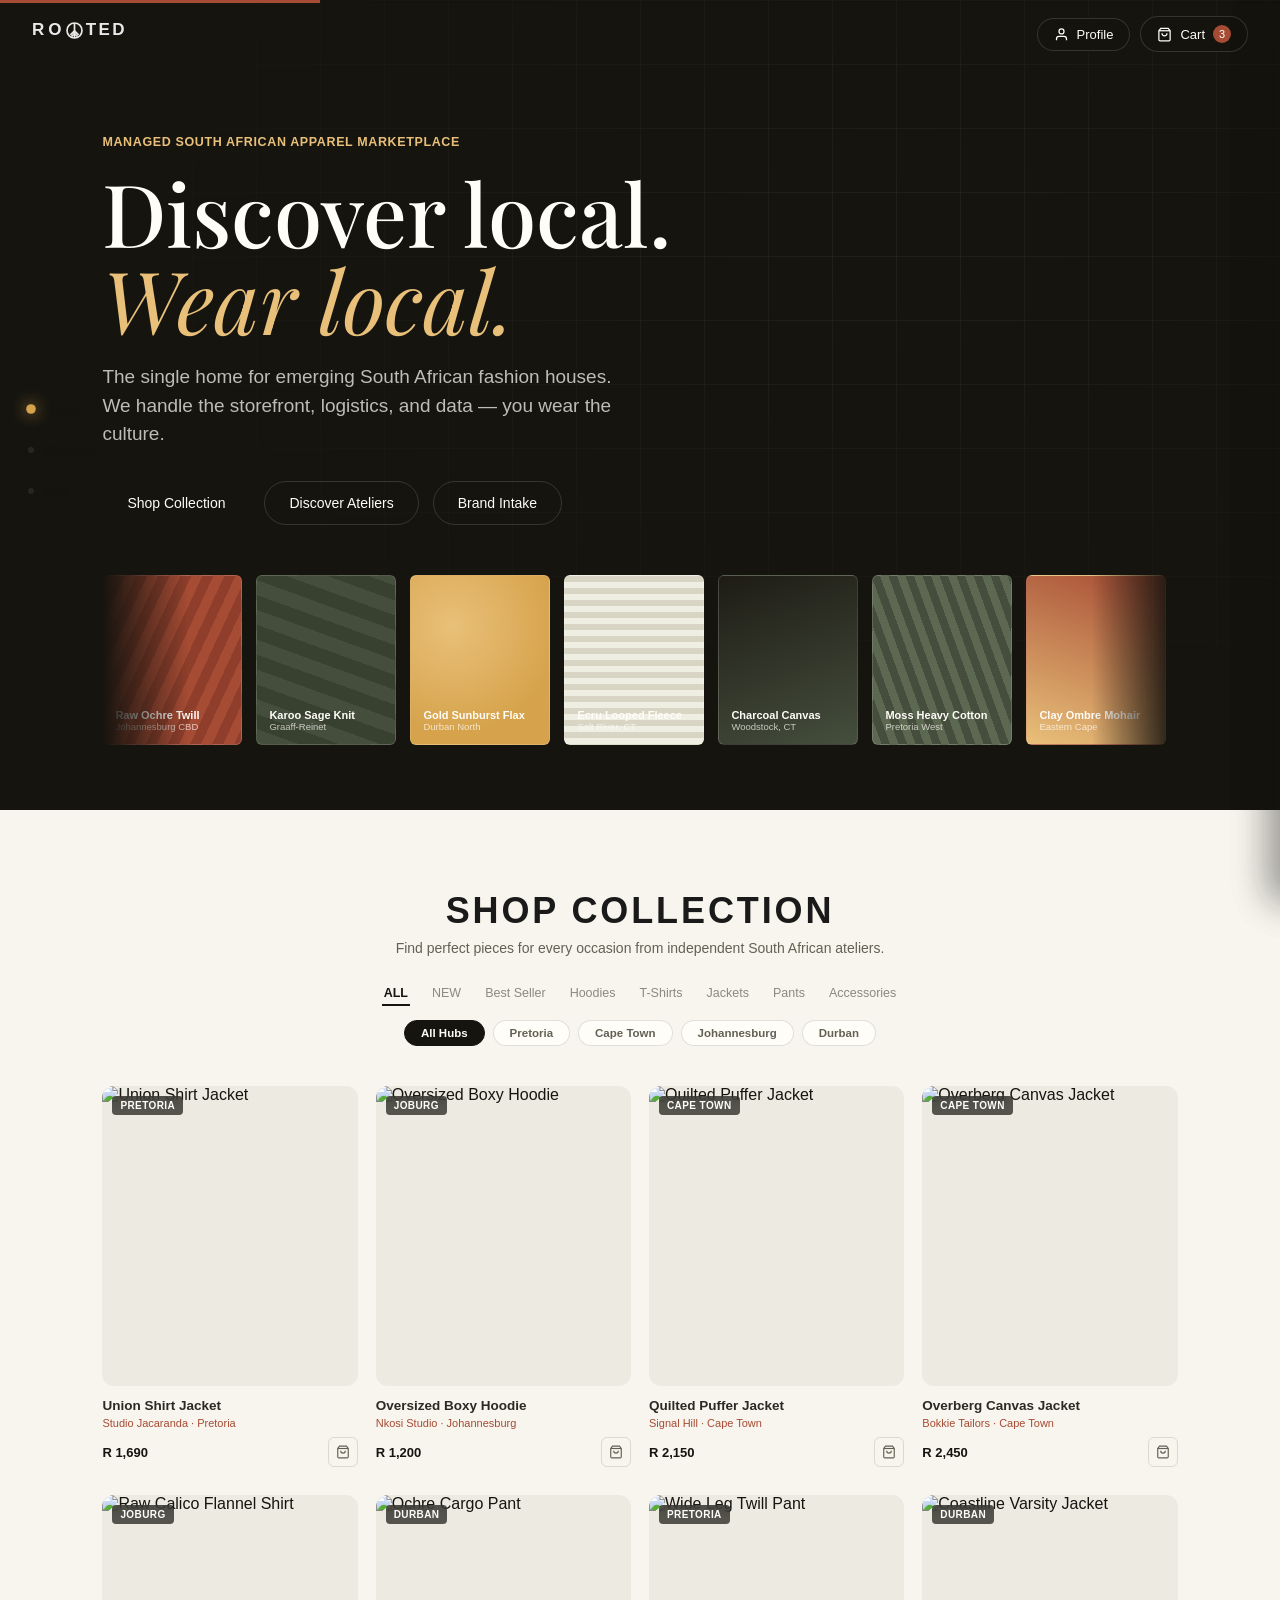
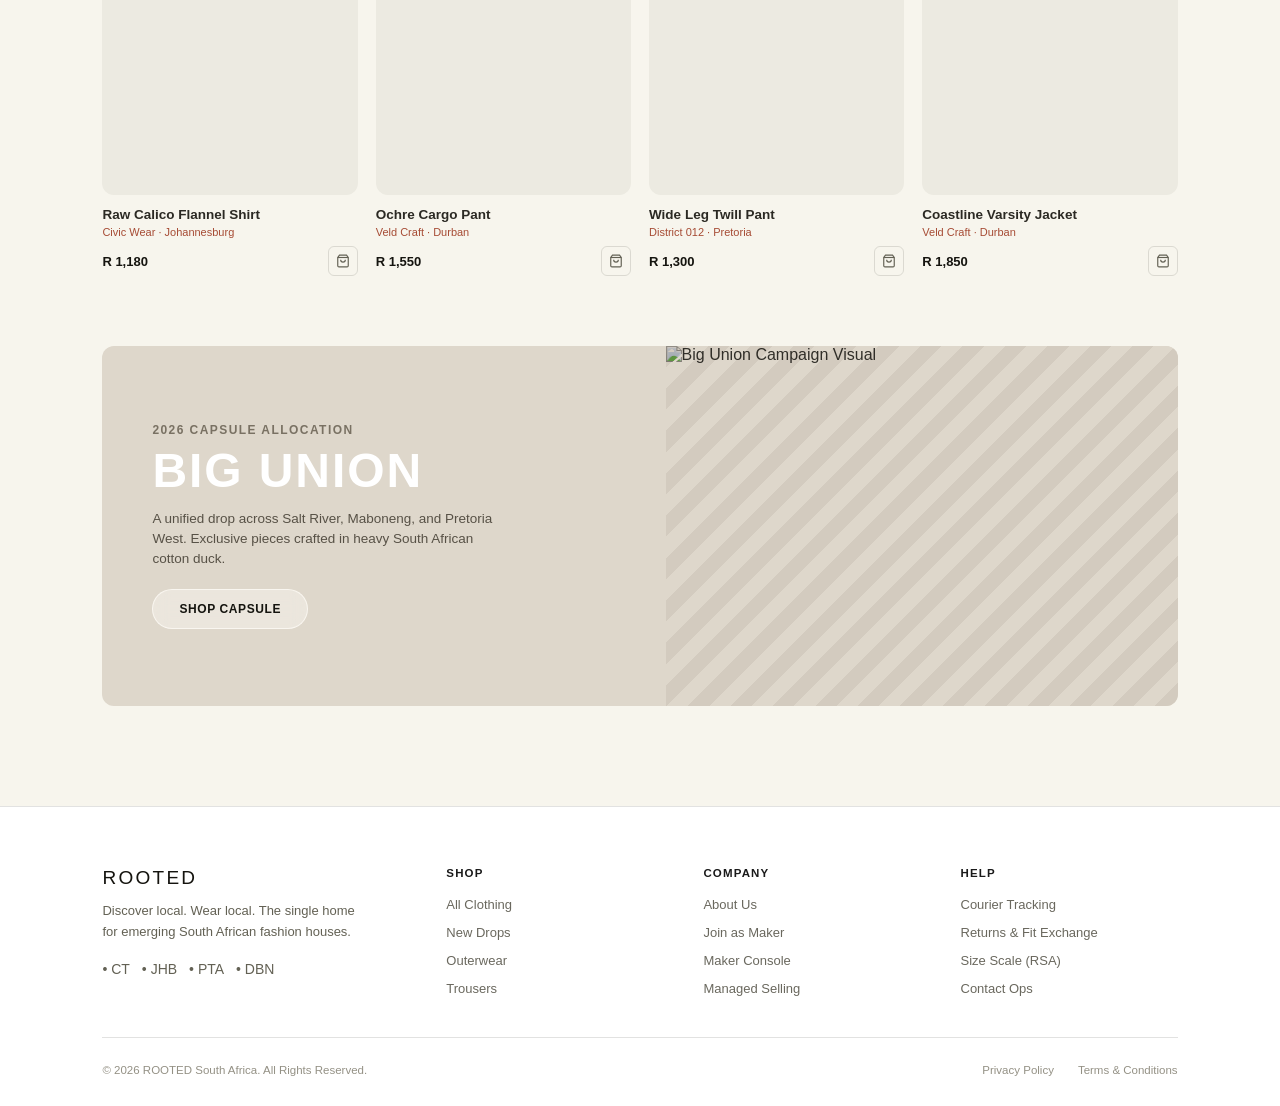
==== index.html @ 27d7abab "initial commit" ====
<!DOCTYPE html>
<html lang="en">
<head>
  <meta charset="UTF-8">
  <meta name="viewport" content="width=device-width, initial-scale=1.0">
  <title>ROOTED — Discover Local. Wear Local.</title>
  <link rel="stylesheet" href="style.css">
</head>
<body>

  <div class="topbar"><div class="topbar-fill"></div></div>

  <!-- ROOTED Typographic Wordmark -->
  <a href="index.html" class="brandmark" aria-label="ROOTED">
    R<span>O</span><span class="rooted-o"><svg viewBox="0 0 100 100" fill="none" stroke="currentColor" stroke-width="10"><circle cx="50" cy="50" r="44"/><line x1="50" y1="6" x2="50" y2="94"/><path d="M50 52 L26 76 M50 68 L32 86 M50 52 L74 76 M50 68 L68 86"/></svg></span>TED
  </a>

  <!-- Top-Right Actions: Profile & Cart -->
  <div class="top-actions">
    <button class="icon-btn" onclick="openDrawer('profileDrawer')">
      <svg width="15" height="15" viewBox="0 0 24 24" fill="none" stroke="currentColor" stroke-width="2"><path d="M20 21v-2a4 4 0 0 0-4-4H8a4 4 0 0 0-4 4v2"/><circle cx="12" cy="7" r="4"/></svg>
      <span class="label">Profile</span>
    </button>
    <button class="icon-btn" onclick="openDrawer('cartDrawer')">
      <svg width="15" height="15" viewBox="0 0 24 24" fill="none" stroke="currentColor" stroke-width="2"><path d="M6 2L3 6v14a2 2 0 0 0 2 2h14a2 2 0 0 0 2-2V6l-3-4z"/><line x1="3" y1="6" x2="21" y2="6"/><path d="M16 10a4 4 0 0 1-8 0"/></svg>
      <span class="label">Cart</span>
      <span class="badge" id="cartCount">3</span>
    </button>
  </div>

  <!-- Navigation Dock: Home, Discover, Cart -->
  <nav class="navrail">
    <div class="navrail-inner">
      <a href="index.html" class="navlink active"><span class="dot"></span> <span>Home</span></a>
      <a href="dashboard.html" class="navlink"><span class="dot"></span> <span>Discover</span></a>
      <a href="cart.html" class="navlink"><span class="dot"></span> <span>Cart</span></a>
    </div>
  </nav>

  <!-- Hero Section -->
  <header id="hero" class="hero">
    <div class="hero-grid"></div>
    <div class="hero-content">
      <div class="hero-tag">MANAGED SOUTH AFRICAN APPAREL MARKETPLACE</div>
      <h1>Discover local.<br><em>Wear local.</em></h1>
      <p class="sub">The single home for emerging South African fashion houses. We handle the storefront, logistics, and data — you wear the culture.</p>
      <div class="hero-actions">
        <a href="#shop" class="btn">Shop Collection</a>
        <a href="dashboard.html" class="btn ghost">Discover Ateliers</a>
        <a href="for-brands.html" class="btn ghost">Brand Intake</a>
      </div>
    </div>

    <!-- Fabric Swatch Strip -->
    <div class="hero-strip">
      <div class="hero-strip-track">
        <div class="swatch sw1"><span>Raw Ochre Twill</span><small>Johannesburg CBD</small></div>
        <div class="swatch sw2"><span>Karoo Sage Knit</span><small>Graaff-Reinet</small></div>
        <div class="swatch sw3"><span>Gold Sunburst Flax</span><small>Durban North</small></div>
        <div class="swatch sw4"><span>Ecru Looped Fleece</span><small>Salt River, CT</small></div>
        <div class="swatch sw5"><span>Charcoal Canvas</span><small>Woodstock, CT</small></div>
        <div class="swatch sw6"><span>Moss Heavy Cotton</span><small>Pretoria West</small></div>
        <div class="swatch sw7"><span>Clay Ombre Mohair</span><small>Eastern Cape</small></div>
        <div class="swatch sw8"><span>Fine Bone Rib</span><small>Maboneng, JHB</small></div>
        <div class="swatch sw1"><span>Raw Ochre Twill</span><small>Johannesburg CBD</small></div>
        <div class="swatch sw2"><span>Karoo Sage Knit</span><small>Graaff-Reinet</small></div>
        <div class="swatch sw3"><span>Gold Sunburst Flax</span><small>Durban North</small></div>
        <div class="swatch sw4"><span>Ecru Looped Fleece</span><small>Salt River, CT</small></div>
        <div class="swatch sw5"><span>Charcoal Canvas</span><small>Woodstock, CT</small></div>
        <div class="swatch sw6"><span>Moss Heavy Cotton</span><small>Pretoria West</small></div>
        <div class="swatch sw7"><span>Clay Ombre Mohair</span><small>Eastern Cape</small></div>
        <div class="swatch sw8"><span>Fine Bone Rib</span><small>Maboneng, JHB</small></div>
      </div>
    </div>
  </header>

  <!-- SHOP COLLECTION -->
  <section id="shop" class="shop-coll-section">
    <div class="shop-coll-header">
      <h2>SHOP COLLECTION</h2>
      <p>Find perfect pieces for every occasion from independent South African ateliers.</p>
    </div>

    <!-- Category Filter Bar -->
    <div class="coll-filter-bar">
      <button class="coll-tab active" onclick="filterCategory('all', this)">ALL</button>
      <button class="coll-tab" onclick="filterCategory('new', this)">NEW</button>
      <button class="coll-tab" onclick="filterCategory('bestseller', this)">Best Seller</button>
      <button class="coll-tab" onclick="filterCategory('hoodies', this)">Hoodies</button>
      <button class="coll-tab" onclick="filterCategory('tshirts', this)">T-Shirts</button>
      <button class="coll-tab" onclick="filterCategory('jackets', this)">Jackets</button>
      <button class="coll-tab" onclick="filterCategory('pants', this)">Pants</button>
      <button class="coll-tab" onclick="filterCategory('accessories', this)">Accessories</button>
    </div>

    <!-- Hub District Filter -->
    <div class="coll-hub-bar">
      <button class="coll-hub-btn active" onclick="filterHub('all', this)">All Hubs</button>
      <button class="coll-hub-btn" onclick="filterHub('pretoria', this)">Pretoria</button>
      <button class="coll-hub-btn" onclick="filterHub('capetown', this)">Cape Town</button>
      <button class="coll-hub-btn" onclick="filterHub('johannesburg', this)">Johannesburg</button>
      <button class="coll-hub-btn" onclick="filterHub('durban', this)">Durban</button>
    </div>

    <!-- 8 Item Product Grid -->
    <div class="collection-grid" id="collectionGrid">

      <!-- Item 1: Shirt Jacket -->
      <a href="cart.html" class="coll-card" data-cat="jackets" data-hub="pretoria" data-filter="new">
        <div class="coll-card-thumb">
          <span class="badge-tag">Pretoria</span>
          <img src="https://images.unsplash.com/photo-1515886657613-9f3515b0c78f?w=600&auto=format&fit=crop&q=80" alt="Union Shirt Jacket">
        </div>
        <div class="coll-card-meta">
          <div class="prod-title">Union Shirt Jacket</div>
          <span class="prod-hub">Studio Jacaranda &middot; Pretoria</span>
          <div class="coll-card-bottom">
            <span class="prod-price">R 1,690</span>
            <button class="bag-icon-btn" title="Add to Bag" onclick="event.preventDefault(); addToCartDrawer('Union Shirt Jacket', 1690, 'Pretoria');">
              <svg width="14" height="14" viewBox="0 0 24 24" fill="none" stroke="currentColor" stroke-width="2"><path d="M6 2L3 6v14a2 2 0 0 0 2 2h14a2 2 0 0 0 2-2V6l-3-4z"/><line x1="3" y1="6" x2="21" y2="6"/><path d="M16 10a4 4 0 0 1-8 0"/></svg>
            </button>
          </div>
        </div>
      </a>

      <!-- Item 2: Oversized Hoodie -->
      <a href="cart.html" class="coll-card" data-cat="hoodies" data-hub="johannesburg" data-filter="bestseller">
        <div class="coll-card-thumb">
          <span class="badge-tag">Joburg</span>
          <img src="https://images.unsplash.com/photo-1509631179647-0177331693ae?w=600&auto=format&fit=crop&q=80" alt="Oversized Boxy Hoodie">
        </div>
        <div class="coll-card-meta">
          <div class="prod-title">Oversized Boxy Hoodie</div>
          <span class="prod-hub">Nkosi Studio &middot; Johannesburg</span>
          <div class="coll-card-bottom">
            <span class="prod-price">R 1,200</span>
            <button class="bag-icon-btn" title="Add to Bag" onclick="event.preventDefault(); addToCartDrawer('Oversized Boxy Hoodie', 1200, 'Johannesburg');">
              <svg width="14" height="14" viewBox="0 0 24 24" fill="none" stroke="currentColor" stroke-width="2"><path d="M6 2L3 6v14a2 2 0 0 0 2 2h14a2 2 0 0 0 2-2V6l-3-4z"/><line x1="3" y1="6" x2="21" y2="6"/><path d="M16 10a4 4 0 0 1-8 0"/></svg>
            </button>
          </div>
        </div>
      </a>

      <!-- Item 3: Puffer Jacket -->
      <a href="cart.html" class="coll-card" data-cat="jackets" data-hub="capetown" data-filter="new">
        <div class="coll-card-thumb">
          <span class="badge-tag">Cape Town</span>
          <img src="https://images.unsplash.com/photo-1544441893-675973e31985?w=600&auto=format&fit=crop&q=80" alt="Quilted Puffer Jacket">
        </div>
        <div class="coll-card-meta">
          <div class="prod-title">Quilted Puffer Jacket</div>
          <span class="prod-hub">Signal Hill &middot; Cape Town</span>
          <div class="coll-card-bottom">
            <span class="prod-price">R 2,150</span>
            <button class="bag-icon-btn" title="Add to Bag" onclick="event.preventDefault(); addToCartDrawer('Quilted Puffer Jacket', 2150, 'Cape Town');">
              <svg width="14" height="14" viewBox="0 0 24 24" fill="none" stroke="currentColor" stroke-width="2"><path d="M6 2L3 6v14a2 2 0 0 0 2 2h14a2 2 0 0 0 2-2V6l-3-4z"/><line x1="3" y1="6" x2="21" y2="6"/><path d="M16 10a4 4 0 0 1-8 0"/></svg>
            </button>
          </div>
        </div>
      </a>

      <!-- Item 4: Canvas Jacket -->
      <a href="cart.html" class="coll-card" data-cat="jackets" data-hub="capetown" data-filter="bestseller">
        <div class="coll-card-thumb">
          <span class="badge-tag">Cape Town</span>
          <img src="https://images.unsplash.com/photo-1576995853123-5a10305d93c0?w=600&auto=format&fit=crop&q=80" alt="Overberg Canvas Jacket">
        </div>
        <div class="coll-card-meta">
          <div class="prod-title">Overberg Canvas Jacket</div>
          <span class="prod-hub">Bokkie Tailors &middot; Cape Town</span>
          <div class="coll-card-bottom">
            <span class="prod-price">R 2,450</span>
            <button class="bag-icon-btn" title="Add to Bag" onclick="event.preventDefault(); addToCartDrawer('Overberg Canvas Jacket', 2450, 'Cape Town');">
              <svg width="14" height="14" viewBox="0 0 24 24" fill="none" stroke="currentColor" stroke-width="2"><path d="M6 2L3 6v14a2 2 0 0 0 2 2h14a2 2 0 0 0 2-2V6l-3-4z"/><line x1="3" y1="6" x2="21" y2="6"/><path d="M16 10a4 4 0 0 1-8 0"/></svg>
            </button>
          </div>
        </div>
      </a>

      <!-- Item 5: Flannel Shirt -->
      <a href="cart.html" class="coll-card" data-cat="tshirts" data-hub="johannesburg" data-filter="new">
        <div class="coll-card-thumb">
          <span class="badge-tag">Joburg</span>
          <img src="https://images.unsplash.com/photo-1529139574466-a303027c1d8b?w=600&auto=format&fit=crop&q=80" alt="Raw Calico Flannel Shirt">
        </div>
        <div class="coll-card-meta">
          <div class="prod-title">Raw Calico Flannel Shirt</div>
          <span class="prod-hub">Civic Wear &middot; Johannesburg</span>
          <div class="coll-card-bottom">
            <span class="prod-price">R 1,180</span>
            <button class="bag-icon-btn" title="Add to Bag" onclick="event.preventDefault(); addToCartDrawer('Raw Calico Flannel Shirt', 1180, 'Johannesburg');">
              <svg width="14" height="14" viewBox="0 0 24 24" fill="none" stroke="currentColor" stroke-width="2"><path d="M6 2L3 6v14a2 2 0 0 0 2 2h14a2 2 0 0 0 2-2V6l-3-4z"/><line x1="3" y1="6" x2="21" y2="6"/><path d="M16 10a4 4 0 0 1-8 0"/></svg>
            </button>
          </div>
        </div>
      </a>

      <!-- Item 6: Cargo Pant -->
      <a href="cart.html" class="coll-card" data-cat="pants" data-hub="durban" data-filter="bestseller">
        <div class="coll-card-thumb">
          <span class="badge-tag">Durban</span>
          <img src="https://images.unsplash.com/photo-1517445312882-bc9910d016b7?w=600&auto=format&fit=crop&q=80" alt="Ochre Cargo Pant">
        </div>
        <div class="coll-card-meta">
          <div class="prod-title">Ochre Cargo Pant</div>
          <span class="prod-hub">Veld Craft &middot; Durban</span>
          <div class="coll-card-bottom">
            <span class="prod-price">R 1,550</span>
            <button class="bag-icon-btn" title="Add to Bag" onclick="event.preventDefault(); addToCartDrawer('Ochre Cargo Pant', 1550, 'Durban');">
              <svg width="14" height="14" viewBox="0 0 24 24" fill="none" stroke="currentColor" stroke-width="2"><path d="M6 2L3 6v14a2 2 0 0 0 2 2h14a2 2 0 0 0 2-2V6l-3-4z"/><line x1="3" y1="6" x2="21" y2="6"/><path d="M16 10a4 4 0 0 1-8 0"/></svg>
            </button>
          </div>
        </div>
      </a>

      <!-- Item 7: Wide Leg Pant -->
      <a href="cart.html" class="coll-card" data-cat="pants" data-hub="pretoria" data-filter="new">
        <div class="coll-card-thumb">
          <span class="badge-tag">Pretoria</span>
          <img src="https://images.unsplash.com/photo-1552374196-1ab2a1c593e8?w=600&auto=format&fit=crop&q=80" alt="Wide Leg Twill Pant">
        </div>
        <div class="coll-card-meta">
          <div class="prod-title">Wide Leg Twill Pant</div>
          <span class="prod-hub">District 012 &middot; Pretoria</span>
          <div class="coll-card-bottom">
            <span class="prod-price">R 1,300</span>
            <button class="bag-icon-btn" title="Add to Bag" onclick="event.preventDefault(); addToCartDrawer('Wide Leg Twill Pant', 1300, 'Pretoria');">
              <svg width="14" height="14" viewBox="0 0 24 24" fill="none" stroke="currentColor" stroke-width="2"><path d="M6 2L3 6v14a2 2 0 0 0 2 2h14a2 2 0 0 0 2-2V6l-3-4z"/><line x1="3" y1="6" x2="21" y2="6"/><path d="M16 10a4 4 0 0 1-8 0"/></svg>
            </button>
          </div>
        </div>
      </a>

      <!-- Item 8: Varsity Jacket -->
      <a href="cart.html" class="coll-card" data-cat="jackets" data-hub="durban" data-filter="bestseller">
        <div class="coll-card-thumb">
          <span class="badge-tag">Durban</span>
          <img src="https://images.unsplash.com/photo-1548883354-7622d03aca27?w=600&auto=format&fit=crop&q=80" alt="Coastline Varsity Jacket">
        </div>
        <div class="coll-card-meta">
          <div class="prod-title">Coastline Varsity Jacket</div>
          <span class="prod-hub">Veld Craft &middot; Durban</span>
          <div class="coll-card-bottom">
            <span class="prod-price">R 1,850</span>
            <button class="bag-icon-btn" title="Add to Bag" onclick="event.preventDefault(); addToCartDrawer('Coastline Varsity Jacket', 1850, 'Durban');">
              <svg width="14" height="14" viewBox="0 0 24 24" fill="none" stroke="currentColor" stroke-width="2"><path d="M6 2L3 6v14a2 2 0 0 0 2 2h14a2 2 0 0 0 2-2V6l-3-4z"/><line x1="3" y1="6" x2="21" y2="6"/><path d="M16 10a4 4 0 0 1-8 0"/></svg>
            </button>
          </div>
        </div>
      </a>

    </div>

    <!-- Campaign Banner -->
    <div class="campaign-banner">
      <div class="campaign-content">
        <div class="camp-sub">2026 CAPSULE ALLOCATION</div>
        <h3>BIG UNION</h3>
        <p>A unified drop across Salt River, Maboneng, and Pretoria West. Exclusive pieces crafted in heavy South African cotton duck.</p>
        <a href="cart.html" class="campaign-btn">Shop Capsule</a>
      </div>
      <div class="campaign-visual">
        <img src="https://images.unsplash.com/photo-1509631179647-0177331693ae?w=900&auto=format&fit=crop&q=80" alt="Big Union Campaign Visual">
      </div>
    </div>
  </section>

  <!-- Clean Editorial Footer -->
  <footer class="site-footer">
    <div class="footer-top">
      <div class="footer-brand">
        <h4>ROOTED</h4>
        <p>Discover local. Wear local. The single home for emerging South African fashion houses.</p>
        <div style="display: flex; gap: 12px; color: var(--ink-soft); font-size: 14px;">
          <span>&bull; CT</span>
          <span>&bull; JHB</span>
          <span>&bull; PTA</span>
          <span>&bull; DBN</span>
        </div>
      </div>

      <div class="footer-col">
        <h5>Shop</h5>
        <ul>
          <li><a href="#shop" onclick="filterCategory('all', document.querySelector('.coll-tab'))">All Clothing</a></li>
          <li><a href="#shop" onclick="filterCategory('new', document.querySelectorAll('.coll-tab')[1])">New Drops</a></li>
          <li><a href="#shop" onclick="filterCategory('jackets', document.querySelectorAll('.coll-tab')[5])">Outerwear</a></li>
          <li><a href="#shop" onclick="filterCategory('pants', document.querySelectorAll('.coll-tab')[6])">Trousers</a></li>
        </ul>
      </div>

      <div class="footer-col">
        <h5>Company</h5>
        <ul>
          <li><button type="button" onclick="openAboutModal()">About Us</button></li>
          <li><a href="for-brands.html">Join as Maker</a></li>
          <li><a href="dashboard.html">Maker Console</a></li>
          <li><a href="for-brands.html#pitch">Managed Selling</a></li>
        </ul>
      </div>

      <div class="footer-col">
        <h5>Help</h5>
        <ul>
          <li><a href="#">Courier Tracking</a></li>
          <li><a href="#">Returns & Fit Exchange</a></li>
          <li><a href="#">Size Scale (RSA)</a></li>
          <li><a href="#">Contact Ops</a></li>
        </ul>
      </div>
    </div>

    <div class="footer-bottom">
      <div>&copy; 2026 ROOTED South Africa. All Rights Reserved.</div>
      <div class="footer-bottom-links">
        <a href="#">Privacy Policy</a>
        <a href="#">Terms & Conditions</a>
      </div>
    </div>
  </footer>

  <!-- About Us Modal -->
  <div class="modal-backdrop" id="aboutModal" onclick="closeAboutModal(event)">
    <div class="modal-card">
      <button class="modal-close" onclick="document.getElementById('aboutModal').classList.remove('open')">&times;</button>
      <div class="eyebrow" style="margin-bottom: 8px;">ABOUT ROOTED</div>
      <h3>Discover local. Wear local.</h3>
      <p>
        <strong>ROOTED</strong> is a managed online marketplace for emerging South African clothing brands. Instead of each small brand struggling to build its own storefront, buy traffic, and manage domestic courier logistics, all ateliers sell through one consolidated platform.
      </p>
      <p>
        <strong>What we hope to achieve:</strong><br>
        1. <strong>Managed Selling:</strong> Enable artisans to focus strictly on craft while our team handles listing, stock storage, packaging, and nationwide delivery.<br>
        2. <strong>Shared Discovery:</strong> Create a natural cross-pollination flywheel where customers exploring one brand naturally discover peer designers across Cape Town, Johannesburg, Pretoria, and Durban.<br>
        3. <strong>Data as the Real Product:</strong> Turn every checkout into actionable telemetry for makers—giving local brands live insight into sell-through velocity, sizing demand, and production planning.
      </p>
      <div style="margin-top: 24px;">
        <button class="btn" style="width: 100%; justify-content: center;" onclick="document.getElementById('aboutModal').classList.remove('open')">Close</button>
      </div>
    </div>
  </div>

  <!-- Profile Slide-Over Drawer -->
  <div class="drawer-backdrop" id="drawerBackdrop" onclick="closeAllDrawers()"></div>
  <aside class="drawer" id="profileDrawer">
    <div class="drawer-head">
      <h3>Customer Profile</h3>
      <button class="drawer-close" onclick="closeAllDrawers()">&times;</button>
    </div>
    <div class="drawer-body">
      <div class="data-group">
        <label>Full Name & Surname</label>
        <div class="data-box">Thabo Mokoena</div>
      </div>
      <div class="data-group">
        <label>Email Address</label>
        <div class="data-box">thabo.mokoena@gmail.com</div>
      </div>
      <div class="data-group">
        <label>Shipping Address</label>
        <div class="data-box">14 Lynnwood Road, Brooklyn, Pretoria, 0181</div>
      </div>
      <div class="data-group">
        <label>Contact Number</label>
        <div class="data-box">+27 82 490 1192</div>
      </div>
      <div class="data-group">
        <label>Wardrobe Preferences</label>
        <div class="pill-row">
          <span class="pref-pill selected">Heavy Canvas</span>
          <span class="pref-pill selected">Streetwear</span>
          <span class="pref-pill">Knitwear</span>
        </div>
      </div>
      <div class="data-group">
        <label>Department Filter</label>
        <div class="pill-row">
          <span class="pref-pill selected">All Wardrobe</span>
          <span class="pref-pill">Menswear</span>
          <span class="pref-pill">Womenswear</span>
        </div>
      </div>
    </div>
    <div class="drawer-foot">
      <button class="btn" style="width: 100%; justify-content: center;" onclick="closeAllDrawers()">Save Preferences</button>
    </div>
  </aside>

  <!-- Cart Drawer -->
  <aside class="drawer" id="cartDrawer">
    <div class="drawer-head">
      <h3>Universal Bag</h3>
      <button class="drawer-close" onclick="closeAllDrawers()">&times;</button>
    </div>
    <div class="drawer-body" id="cartItemsContainer">
      <div class="cart-item-row">
        <input type="checkbox" class="cart-check" checked data-price="1690" onchange="calcCartTotal()">
        <div class="cart-thumb"></div>
        <div class="cart-meta">
          <b>Union Shirt Jacket</b>
          <span>Studio Jacaranda &middot; Pretoria</span>
          <div style="font-weight: 600; color: var(--clay); margin-top: 2px;">R 1,690</div>
        </div>
      </div>
      <div class="cart-item-row">
        <input type="checkbox" class="cart-check" checked data-price="2450" onchange="calcCartTotal()">
        <div class="cart-thumb"></div>
        <div class="cart-meta">
          <b>Overberg Canvas Jacket</b>
          <span>Bokkie Tailors &middot; Cape Town</span>
          <div style="font-weight: 600; color: var(--clay); margin-top: 2px;">R 2,450</div>
        </div>
      </div>
      <div class="cart-item-row">
        <input type="checkbox" class="cart-check" checked data-price="1200" onchange="calcCartTotal()">
        <div class="cart-thumb"></div>
        <div class="cart-meta">
          <b>Oversized Boxy Hoodie</b>
          <span>Nkosi Studio &middot; Johannesburg</span>
          <div style="font-weight: 600; color: var(--clay); margin-top: 2px;">R 1,200</div>
        </div>
      </div>
    </div>
    <div class="drawer-foot">
      <div class="cart-total-row">
        <span>Selected Total:</span>
        <b id="cartTotalDisplay">R 5,340 ZAR</b>
      </div>
      <a href="cart.html" class="btn" style="width: 100%; justify-content: center; background: var(--clay); border-color: var(--clay);">
        Open Full Bag &rarr;
      </a>
    </div>
  </aside>

  <!-- Filter & Modal Logic -->
  <script>
    let currentCategory = 'all';
    let currentHub = 'all';

    function filterCategory(cat, tabElem) {
      document.querySelectorAll('.coll-tab').forEach(t => t.classList.remove('active'));
      tabElem.classList.add('active');
      currentCategory = cat;
      applyFilters();
    }

    function filterHub(hub, btnElem) {
      document.querySelectorAll('.coll-hub-btn').forEach(b => b.classList.remove('active'));
      btnElem.classList.add('active');
      currentHub = hub;
      applyFilters();
    }

    function applyFilters() {
      const cards = document.querySelectorAll('#collectionGrid .coll-card');
      cards.forEach(card => {
        const itemCat = card.getAttribute('data-cat');
        const itemHub = card.getAttribute('data-hub');
        const itemFilter = card.getAttribute('data-filter');

        const catMatch = (currentCategory === 'all') || 
                         (currentCategory === itemCat) || 
                         (currentCategory === itemFilter);
        const hubMatch = (currentHub === 'all') || (currentHub === itemHub);

        card.style.display = (catMatch && hubMatch) ? 'flex' : 'none';
      });
    }

    function openAboutModal() {
      document.getElementById('aboutModal').classList.add('open');
    }

    function closeAboutModal(e) {
      if (e.target.id === 'aboutModal') {
        document.getElementById('aboutModal').classList.remove('open');
      }
    }

    function openDrawer(id) {
      document.getElementById('drawerBackdrop').classList.add('open');
      document.getElementById(id).classList.add('open');
    }

    function closeAllDrawers() {
      document.getElementById('drawerBackdrop').classList.remove('open');
      document.querySelectorAll('.drawer').forEach(d => d.classList.remove('open'));
    }

    function calcCartTotal() {
      let total = 0;
      let count = 0;
      const checkboxes = document.querySelectorAll('.cart-check');
      checkboxes.forEach(chk => {
        if (chk.checked) {
          total += parseInt(chk.getAttribute('data-price'), 10);
          count++;
        }
      });
      document.getElementById('cartTotalDisplay').innerText = `R ${total.toLocaleString('en-ZA')} ZAR`;
      document.getElementById('cartCount').innerText = count;
    }

    function addToCartDrawer(name, price, hub) {
      const container = document.getElementById('cartItemsContainer');
      const row = document.createElement('div');
      row.className = 'cart-item-row';
      row.innerHTML = `
        <input type="checkbox" class="cart-check" checked data-price="${price}" onchange="calcCartTotal()">
        <div class="cart-thumb"></div>
        <div class="cart-meta">
          <b>${name}</b>
          <span>${hub}</span>
          <div style="font-weight: 600; color: var(--clay); margin-top: 2px;">R ${price.toLocaleString('en-ZA')}</div>
        </div>
      `;
      container.prepend(row);
      calcCartTotal();
      openDrawer('cartDrawer');
    }
  </script>

</body>
</html>
---- style.css ----
@import url('https://fonts.googleapis.com/css2?family=Syncopate:wght@700&family=Playfair+Display:ital,wght@0,500;0,600;1,400&display=swap');

:root {
  --ink: #15140f;
  --ink-2: #1e1c15;
  --ink-soft: #636154;
  --white: #fffdf8;
  --white-soft: rgba(255, 253, 248, 0.72);
  --paper: #f7f5ed;
  --paper-2: #efeee3;
  --card-bg: #eceae1;
  --line: rgba(21, 20, 15, 0.12);
  --line-light: rgba(255, 253, 248, 0.14);
  --clay: #a64b34;
  --moss: #454e3d;
  --gold: #d6a34c;
  --gold-2: #e9c079;
  --serif: "Playfair Display", "Times New Roman", serif;
  --sans: "Helvetica Neue", -apple-system, sans-serif;
}

* { box-sizing: border-box; margin: 0; padding: 0; }
body { background-color: var(--paper); color: var(--ink); font-family: var(--sans); -webkit-font-smoothing: antialiased; }
h1, h2, h3, h4, h5 { font-family: var(--serif); font-weight: 500; }
a { text-decoration: none; color: inherit; }

/* Structural Scaffolding */
.section { position: relative; padding: 90px 8vw; max-width: 1400px; margin: 0 auto; }
.section-dark { background: var(--ink); color: var(--white); }
.section-dark .eyebrow { color: var(--gold-2); }
.wrap-dark { background: var(--ink); }
.wrap-paper { background: var(--paper-2); }
.topbar { position: fixed; top: 0; left: 0; right: 0; height: 3px; background: var(--line); z-index: 300; }
.topbar-fill { height: 100%; width: 25%; background: var(--clay); }
.eyebrow { font-size: 12px; letter-spacing: 0.05em; color: var(--clay); font-weight: 600; margin-bottom: 16px; display: flex; align-items: center; gap: 8px; text-transform: uppercase; }
.eyebrow::before { content: ""; width: 20px; height: 1px; background: currentColor; display: inline-block; }
.section-head { max-width: 760px; margin-bottom: 36px; }
.section-head h2 { font-size: clamp(30px, 4vw, 50px); line-height: 1.05; }
.section-head .lede { margin-top: 14px; font-size: 16px; color: var(--ink-soft); max-width: 620px; }
.section-dark .section-head .lede { color: var(--white-soft); }

/* Fixed Typographic Brandmark */
.brandmark {
  position: fixed;
  top: 20px;
  left: 32px;
  z-index: 250;
  display: inline-flex;
  align-items: center;
  gap: 1.5px;
  font-family: 'Syncopate', sans-serif;
  font-weight: 700;
  font-size: 17px;
  letter-spacing: 0.14em;
  text-transform: uppercase;
  color: var(--white);
  mix-blend-mode: difference;
}
.brandmark .rooted-o {
  display: inline-flex;
  align-items: center;
  justify-content: center;
  width: 17px;
  height: 17px;
  margin: 0 1px;
}
.brandmark .rooted-o svg { width: 100%; height: 100%; display: block; }

/* Top Actions */
.top-actions {
  position: fixed;
  top: 16px;
  right: 32px;
  z-index: 250;
  display: flex;
  align-items: center;
  gap: 10px;
}
.icon-btn {
  background: rgba(21, 20, 15, 0.88);
  backdrop-filter: blur(8px);
  color: var(--white);
  border: 1px solid var(--line-light);
  padding: 8px 16px;
  border-radius: 100px;
  font-size: 13px;
  font-weight: 500;
  cursor: pointer;
  display: inline-flex;
  align-items: center;
  gap: 8px;
  transition: background .2s, transform .2s;
}
.icon-btn:hover { background: var(--ink-2); transform: translateY(-1px); }
.badge {
  background: var(--clay);
  color: #fff;
  border-radius: 50%;
  width: 18px;
  height: 18px;
  display: inline-flex;
  align-items: center;
  justify-content: center;
  font-size: 11px;
}

/* Navrail (Left pinned desktop, bottom mobile) */
.navrail {
  position: fixed !important;
  top: 0;
  left: 28px;
  height: 100vh;
  z-index: 240;
  display: flex;
  flex-direction: column;
  justify-content: center;
  pointer-events: none;
}
.navrail-inner {
  pointer-events: all;
  display: flex;
  flex-direction: column;
  gap: 14px;
  background: transparent;
  padding: 0;
  border: none;
}
.navlink {
  display: inline-flex;
  align-items: center;
  gap: 10px;
  padding: 6px 0;
  color: var(--ink);
  font-size: 13px;
  font-weight: 500;
  transition: transform .2s ease, opacity .2s ease;
  background: none;
  border: none;
  cursor: pointer;
  font-family: var(--sans);
  text-decoration: none;
  opacity: 0.6;
}
.navlink:hover { opacity: 1; transform: translateX(3px); }
.navlink .dot {
  width: 6px;
  height: 6px;
  border-radius: 50%;
  background: var(--ink-soft);
  opacity: 0.4;
  transition: transform .25s ease, background .25s ease, opacity .25s ease;
}
.navlink.active { opacity: 1; font-weight: 700; color: var(--ink); }
.navlink.active .dot {
  background: var(--gold);
  opacity: 1;
  transform: scale(1.6);
  box-shadow: 0 0 10px var(--gold);
}

/* Hero Section */
.hero {
  min-height: 90vh;
  background: var(--ink) !important;
  color: var(--white) !important;
  display: flex;
  flex-direction: column;
  justify-content: center;
  padding: 0 8vw;
  position: relative;
  overflow: hidden;
}
.hero-grid {
  position: absolute;
  inset: 0;
  background-image: linear-gradient(rgba(255,253,248,0.05) 1px, transparent 1px), linear-gradient(90deg, rgba(255,253,248,0.05) 1px, transparent 1px);
  background-size: 64px 64px;
  mask-image: radial-gradient(ellipse at 70% 30%, black 0%, transparent 70%);
}
.hero-content {
  position: relative;
  z-index: 2;
  padding-top: 100px;
  padding-bottom: 20px;
}
.hero-tag {
  font-size: 12.5px;
  letter-spacing: 0.05em;
  color: var(--gold-2);
  font-weight: 600;
  margin-bottom: 20px;
  text-transform: uppercase;
}
.hero h1 {
  font-size: clamp(40px, 6.8vw, 92px);
  line-height: 1;
  font-weight: 500;
  max-width: 1000px;
}
.hero h1 em { font-style: italic; color: var(--gold-2); font-weight: 400; }
.hero .sub {
  margin-top: 20px;
  font-size: clamp(15px, 1.5vw, 19px);
  color: var(--white-soft);
  max-width: 520px;
  font-family: var(--sans);
  line-height: 1.5;
}
.hero-actions { margin-top: 32px; display: flex; gap: 14px; flex-wrap: wrap; }

/* Swatch Strip Marquee */
.hero-strip {
  position: relative;
  z-index: 2;
  display: flex;
  overflow: hidden;
  height: 180px;
  margin-top: 30px;
  margin-bottom: 20px;
  -webkit-mask-image: linear-gradient(90deg, transparent, black 8%, black 92%, transparent);
}
.hero-strip-track { display: flex; gap: 14px; animation: scrollx 30s linear infinite; }
@keyframes scrollx { from { transform: translateX(0); } to { transform: translateX(-50%); } }
.swatch {
  width: 140px;
  height: 170px;
  border-radius: 6px;
  flex-shrink: 0;
  position: relative;
  overflow: hidden;
  display: flex;
  flex-direction: column;
  justify-content: flex-end;
  padding: 12px;
  border: 1px solid rgba(255, 253, 248, 0.14);
}
.swatch span { font-size: 11px; color: var(--white); font-weight: 600; z-index: 2; }
.swatch small { font-size: 9.5px; color: var(--white-soft); z-index: 2; }

/* Pattern Swatches */
.sw1 { background: repeating-linear-gradient(115deg, #a64b34, #a64b34 10px, #8f3e2b 10px, #8f3e2b 20px); }
.sw2 { background: repeating-linear-gradient(20deg, #454e3d, #454e3d 14px, #38402f 14px, #38402f 28px); }
.sw3 { background: radial-gradient(circle at 30% 30%, #e9c079, #d6a34c 70%); }
.sw4 { background: repeating-linear-gradient(0deg, #efeee3, #efeee3 6px, #d8d5c4 6px, #d8d5c4 12px); }
.sw5 { background: linear-gradient(160deg, #1e1c15, #454e3d); }
.sw6 { background: repeating-linear-gradient(70deg, #5c6851, #5c6851 8px, #454e3d 8px, #454e3d 16px); }
.sw7 { background: linear-gradient(200deg, #a64b34, #e9c079); }
.sw8 { background: repeating-linear-gradient(135deg, #efeee3, #efeee3 3px, #c7c3ac 3px, #c7c3ac 6px); }

/* Buttons & Chips */
.btn {
  display: inline-flex;
  align-items: center;
  gap: 10px;
  padding: 13px 24px;
  border-radius: 100px;
  border: 1px solid var(--ink);
  background: var(--ink);
  color: var(--white);
  font-size: 14px;
  font-weight: 500;
  cursor: pointer;
  transition: transform .2s, background .2s;
}
.btn:hover { transform: translateY(-2px); }
.btn.ghost { background: transparent; color: var(--ink); }
.hero .btn.ghost { color: var(--white); border-color: var(--line-light); }
.chip { padding: 7px 15px; border-radius: 100px; border: 1px solid var(--line); font-size: 13px; font-weight: 500; background: transparent; color: var(--ink); cursor: pointer; }
.chip.active { background: var(--ink); color: var(--white); border-color: var(--ink); }

/* Shop Collection Layout */
.shop-coll-section { padding: 80px 8vw 100px; max-width: 1400px; margin: 0 auto; }
.shop-coll-header { text-align: center; margin-bottom: 26px; }
.shop-coll-header h2 {
  font-family: var(--sans);
  font-size: clamp(24px, 3.2vw, 36px);
  font-weight: 700;
  letter-spacing: 0.08em;
  text-transform: uppercase;
  color: #1a1a1a;
  margin-bottom: 8px;
}
.shop-coll-header p { font-size: 14px; color: var(--ink-soft); }

.coll-filter-bar { display: flex; justify-content: center; align-items: center; gap: 20px; flex-wrap: wrap; margin-bottom: 16px; }
.coll-tab {
  background: none;
  border: none;
  font-size: 12.5px;
  font-family: var(--sans);
  color: #8c897f;
  font-weight: 500;
  cursor: pointer;
  padding: 4px 2px;
  position: relative;
  transition: color .2s ease;
}
.coll-tab:hover { color: var(--ink); }
.coll-tab.active { color: var(--ink); font-weight: 700; }
.coll-tab.active::after { content: ""; position: absolute; bottom: -2px; left: 0; width: 100%; height: 2px; background: var(--ink); }

.coll-hub-bar { display: flex; justify-content: center; align-items: center; gap: 8px; flex-wrap: wrap; margin-bottom: 40px; }
.coll-hub-btn {
  padding: 6px 16px;
  border-radius: 100px;
  border: 1px solid var(--line);
  background: var(--white);
  font-size: 11.5px;
  font-weight: 600;
  color: var(--ink-soft);
  cursor: pointer;
  transition: all .2s;
}
.coll-hub-btn:hover { border-color: var(--ink); color: var(--ink); }
.coll-hub-btn.active { background: var(--ink); color: var(--white); border-color: var(--ink); }

/* Universal Product Card Grid */
.collection-grid { display: grid; grid-template-columns: repeat(4, 1fr); gap: 28px 18px; }
.coll-card { display: flex; flex-direction: column; text-decoration: none; color: inherit; }
.coll-card-thumb {
  background-color: var(--card-bg);
  border-radius: 12px;
  height: 300px;
  position: relative;
  overflow: hidden;
  display: flex;
  align-items: center;
  justify-content: center;
  transition: transform .25s ease;
}
.coll-card:hover .coll-card-thumb { transform: translateY(-3px); }
.coll-card-thumb img { width: 100%; height: 100%; object-fit: cover; object-position: top center; display: block; transition: transform 0.4s cubic-bezier(0.16, 1, 0.3, 1); }
.coll-card:hover .coll-card-thumb img { transform: scale(1.04); }
.coll-card-thumb .badge-tag {
  position: absolute;
  top: 10px;
  left: 10px;
  font-size: 10px;
  font-weight: 700;
  letter-spacing: 0.04em;
  text-transform: uppercase;
  background: rgba(21, 20, 15, 0.7);
  backdrop-filter: blur(4px);
  color: var(--white);
  padding: 4px 8px;
  border-radius: 4px;
  z-index: 2;
}
.coll-card-meta { padding-top: 12px; }
.coll-card-meta .prod-title { font-size: 13.5px; font-weight: 600; color: #2b2923; margin-bottom: 4px; }
.coll-card-meta .prod-hub { font-size: 11px; color: var(--clay); font-weight: 500; margin-bottom: 8px; display: block; }
.coll-card-bottom { display: flex; justify-content: space-between; align-items: center; }
.coll-card-bottom .prod-price { font-size: 13px; font-weight: 600; color: #15140f; }

.bag-icon-btn {
  background: none;
  border: 1px solid var(--line);
  width: 30px;
  height: 30px;
  border-radius: 6px;
  display: flex;
  align-items: center;
  justify-content: center;
  cursor: pointer;
  color: var(--ink-soft);
  transition: all .2s;
}
.bag-icon-btn:hover { background: var(--ink); color: var(--white); border-color: var(--ink); }

/* Capsule Banner */
.campaign-banner {
  margin: 70px 0 0;
  border-radius: 12px;
  background: #ded7cb;
  overflow: hidden;
  position: relative;
  display: grid;
  grid-template-columns: 1.1fr 1fr;
  min-height: 360px;
  align-items: center;
}
.campaign-content { padding: 44px 50px; z-index: 2; }
.campaign-content .camp-sub { font-size: 12px; letter-spacing: 0.12em; text-transform: uppercase; color: #797163; font-weight: 700; margin-bottom: 10px; }
.campaign-content h3 { font-family: 'Syncopate', sans-serif; font-size: clamp(30px, 3.8vw, 48px); font-weight: 700; letter-spacing: 0.04em; color: #fff; line-height: 1; margin-bottom: 14px; }
.campaign-content p { font-size: 13.5px; color: #575146; max-width: 360px; line-height: 1.5; margin-bottom: 20px; }
.campaign-btn { display: inline-flex; padding: 12px 26px; border-radius: 100px; background: rgba(255, 253, 248, 0.4); border: 1px solid rgba(255, 253, 248, 0.7); font-size: 12px; font-weight: 600; letter-spacing: 0.05em; color: var(--ink); text-transform: uppercase; backdrop-filter: blur(8px); }
.campaign-visual { height: 100%; display: flex; align-items: center; justify-content: center; background: repeating-linear-gradient(135deg, #d3cbbf, #d3cbbf 15px, #ded7cb 15px, #ded7cb 30px); }
.campaign-visual img { width: 100%; height: 100%; object-fit: cover; display: block; mix-blend-mode: multiply; opacity: 0.85; }

/* ===================================================
   FIXED MODALS & SLIDE-OUT DRAWERS
   =================================================== */
.modal-backdrop {
  position: fixed !important;
  inset: 0 !important;
  background: rgba(21, 20, 15, 0.65) !important;
  backdrop-filter: blur(6px) !important;
  z-index: 500 !important;
  opacity: 0 !important;
  pointer-events: none !important;
  transition: opacity .3s ease !important;
  display: flex !important;
  align-items: center !important;
  justify-content: center !important;
  padding: 20px !important;
}
.modal-backdrop.open { opacity: 1 !important; pointer-events: auto !important; }
.modal-card {
  background: var(--white) !important;
  border-radius: 12px !important;
  max-width: 620px !important;
  width: 100% !important;
  padding: 40px !important;
  box-shadow: 0 24px 60px rgba(0,0,0,0.25) !important;
  position: relative !important;
  transform: translateY(20px) !important;
  transition: transform .3s ease !important;
}
.modal-backdrop.open .modal-card { transform: translateY(0) !important; }
.modal-card h3 { font-size: 28px; margin-bottom: 16px; }
.modal-card p { font-size: 14.5px; color: var(--ink-soft); line-height: 1.65; margin-bottom: 16px; }
.modal-close { position: absolute; top: 20px; right: 24px; font-size: 26px; background: none; border: none; cursor: pointer; color: var(--ink-soft); }

.drawer-backdrop {
  position: fixed !important;
  inset: 0 !important;
  background: rgba(21, 20, 15, 0.55) !important;
  backdrop-filter: blur(4px) !important;
  z-index: 400 !important;
  opacity: 0 !important;
  pointer-events: none !important;
  transition: opacity .3s ease !important;
}
.drawer-backdrop.open { opacity: 1 !important; pointer-events: auto !important; }
.drawer {
  position: fixed !important;
  top: 0 !important;
  right: 0 !important;
  width: 440px !important;
  max-width: 90vw !important;
  height: 100vh !important;
  background: var(--white) !important;
  z-index: 410 !important;
  box-shadow: -10px 0 35px rgba(21,20,15,0.25) !important;
  display: flex !important;
  flex-direction: column !important;
  transform: translateX(100%) !important;
  transition: transform .35s cubic-bezier(.16, 1, .3, 1) !important;
}
.drawer.open { transform: translateX(0) !important; }
.drawer-head { display: flex; justify-content: space-between; align-items: center; padding: 22px 26px; border-bottom: 1px solid var(--line); }
.drawer-head h3 { font-size: 20px; }
.drawer-close { background: none; border: none; font-size: 24px; cursor: pointer; color: var(--ink-soft); }
.drawer-body { flex: 1; overflow-y: auto; padding: 26px; display: flex; flex-direction: column; gap: 20px; }
.drawer-foot { padding: 20px 26px; border-top: 1px solid var(--line); background: var(--paper-2); }

.data-group { display: flex; flex-direction: column; gap: 6px; }
.data-group label { font-size: 11.5px; font-weight: 600; color: var(--ink-soft); text-transform: uppercase; letter-spacing: 0.05em; }
.data-box { background: var(--paper); border: 1px solid var(--line); border-radius: 4px; padding: 10px 14px; font-size: 13.5px; }
.pill-row { display: flex; gap: 6px; flex-wrap: wrap; margin-top: 4px; }
.pref-pill { font-size: 11.5px; border: 1px solid var(--line); padding: 5px 12px; border-radius: 100px; background: var(--white); }
.pref-pill.selected { background: var(--ink); color: #fff; border-color: var(--ink); }

.cart-item-row { display: flex; gap: 14px; align-items: center; padding: 14px 0; border-bottom: 1px solid var(--line); }
.cart-check { width: 18px; height: 18px; accent-color: var(--clay); cursor: pointer; }
.cart-thumb { width: 56px; height: 56px; border-radius: 4px; flex-shrink: 0; background-color: var(--card-bg); overflow: hidden; }
.cart-meta { flex: 1; }
.cart-meta b { font-size: 13.5px; display: block; }
.cart-meta span { font-size: 12px; color: var(--ink-soft); }
.cart-total-row { display: flex; justify-content: space-between; align-items: baseline; font-size: 14px; margin-bottom: 16px; }
.cart-total-row b { font-family: var(--serif); font-size: 22px; color: var(--clay); }

/* Discover Brand Directory Cards */
.discover-search-shell { max-width: 820px; margin: 0 auto 50px; position: relative; }
.discover-search-box {
  display: flex;
  align-items: center;
  gap: 14px;
  background: var(--white);
  border: 1px solid var(--line);
  padding: 14px 22px;
  border-radius: 100px;
  box-shadow: 0 12px 30px -10px rgba(21, 20, 15, 0.08);
  transition: border-color .2s, box-shadow .2s;
}
.discover-search-box:focus-within { border-color: var(--ink); box-shadow: 0 18px 40px -10px rgba(21, 20, 15, 0.15); }
.discover-search-input { flex: 1; border: none; outline: none; font-family: var(--sans); font-size: 16px; background: transparent; color: var(--ink); }
.discover-search-input::placeholder { color: var(--ink-soft); opacity: 0.7; }
.search-chips { display: flex; gap: 8px; justify-content: center; flex-wrap: wrap; margin-top: 14px; }
.search-chip { background: var(--paper-2); border: 1px solid var(--line); padding: 5px 14px; border-radius: 100px; font-size: 12px; color: var(--ink-soft); cursor: pointer; transition: all .2s; }
.search-chip:hover { background: var(--ink); color: var(--white); border-color: var(--ink); }

.brand-grid { display: grid; grid-template-columns: repeat(4, 1fr); gap: 24px; }
.brand-directory-card {
  border: 1px solid var(--line);
  background: var(--white);
  border-radius: 12px;
  padding: 34px 24px;
  display: flex;
  flex-direction: column;
  align-items: center;
  text-align: center;
  text-decoration: none;
  color: inherit;
  transition: transform .25s ease, box-shadow .25s ease;
}
.brand-directory-card:hover { transform: translateY(-4px); box-shadow: 0 18px 40px -12px rgba(21, 20, 15, 0.14); }
.brand-card-emblem {
  width: 76px;
  height: 76px;
  border-radius: 50%;
  margin-bottom: 20px;
  display: flex;
  align-items: center;
  justify-content: center;
  color: var(--white);
  font-family: 'Syncopate', sans-serif;
  font-weight: 700;
  font-size: 20px;
  letter-spacing: 0.05em;
  flex-shrink: 0;
}
.brand-directory-card h3 { font-family: var(--serif); font-size: 20px; margin-bottom: 6px; }
.brand-directory-card .hub-tag { font-size: 11.5px; font-weight: 600; letter-spacing: 0.04em; text-transform: uppercase; color: var(--clay); margin-bottom: 14px; }
.brand-directory-card p { font-size: 13.5px; color: var(--ink-soft); line-height: 1.55; margin-bottom: 24px; flex: 1; }

/* Brand Detail Page Specifics */
.brand-masthead { display: flex; align-items: center; gap: 34px; padding-bottom: 40px; border-bottom: 1px solid var(--line); }
.brand-masthead-logo { width: 110px; height: 110px; border-radius: 50%; flex-shrink: 0; display: flex; align-items: center; justify-content: center; color: var(--white); font-family: 'Syncopate', sans-serif; font-size: 28px; font-weight: 700; box-shadow: 0 14px 28px -10px rgba(0,0,0,0.2); }
.brand-masthead-info h1 { font-size: clamp(34px, 4.4vw, 54px); line-height: 1.05; margin-bottom: 6px; }
.brand-masthead-info .meta-hub { font-size: 13px; color: var(--clay); font-weight: 600; letter-spacing: 0.06em; text-transform: uppercase; margin-bottom: 12px; display: block; }
.brand-masthead-info p { font-size: 15px; color: var(--ink-soft); max-width: 680px; line-height: 1.6; }
.brand-switch-bar { display: flex; gap: 10px; flex-wrap: wrap; margin-top: 20px; }
.brand-switch-btn { padding: 6px 14px; border-radius: 100px; border: 1px solid var(--line); background: var(--white); font-size: 12px; font-weight: 500; cursor: pointer; transition: all .2s; }
.brand-switch-btn.active { background: var(--ink); color: #fff; border-color: var(--ink); }

.founder-story-card { background: var(--white); border: 1px solid var(--line); border-radius: 12px; overflow: hidden; display: grid; grid-template-columns: 380px 1fr; margin-top: 40px; box-shadow: 0 20px 40px -20px rgba(21, 20, 15, 0.08); }
.founder-media { position: relative; min-height: 420px; background: var(--paper-2); }
.founder-media img { width: 100%; height: 100%; object-fit: cover; display: block; }
.founder-badge { position: absolute; bottom: 20px; left: 20px; background: rgba(21, 20, 15, 0.82); backdrop-filter: blur(6px); color: var(--white); padding: 8px 16px; border-radius: 100px; font-size: 12px; font-weight: 500; }
.founder-copy { padding: 50px; display: flex; flex-direction: column; justify-content: center; }
.founder-copy h3 { font-size: 32px; line-height: 1.15; margin-bottom: 8px; }
.founder-copy .role-tag { font-size: 12px; color: var(--clay); font-weight: 600; text-transform: uppercase; letter-spacing: 0.06em; margin-bottom: 22px; }
.founder-text-block { display: flex; flex-direction: column; gap: 16px; font-size: 14.5px; color: var(--ink-soft); line-height: 1.7; }
.founder-text-block strong { color: var(--ink); font-family: var(--serif); font-size: 16px; }

/* Cart Page Styles */
.cart-page-grid { display: grid; grid-template-columns: 1.7fr 1fr; gap: 40px; align-items: start; }
.cart-item-card { background: var(--white); border: 1px solid var(--line); border-radius: 8px; padding: 20px; display: flex; gap: 20px; align-items: center; margin-bottom: 16px; transition: opacity .2s; }
.cart-item-card.disabled { opacity: 0.45; }
.cart-item-card .cart-check { width: 18px; height: 18px; accent-color: var(--clay); cursor: pointer; }
.cart-item-thumb { width: 100px; height: 115px; border-radius: 6px; overflow: hidden; background: var(--card-bg); flex-shrink: 0; }
.cart-item-thumb img { width: 100%; height: 100%; object-fit: cover; }
.cart-item-details { flex: 1; }
.cart-item-details .item-title { font-size: 16px; font-weight: 600; margin-bottom: 4px; }
.cart-item-details .item-brand { font-size: 12px; color: var(--clay); font-weight: 600; text-transform: uppercase; margin-bottom: 8px; display: block; }
.cart-item-controls { display: flex; gap: 16px; align-items: center; margin-top: 10px; }
.qty-stepper { display: inline-flex; align-items: center; border: 1px solid var(--line); border-radius: 100px; background: var(--paper-2); overflow: hidden; }
.qty-btn { background: none; border: none; padding: 4px 12px; font-size: 14px; cursor: pointer; color: var(--ink); }
.qty-val { font-size: 12.5px; font-weight: 600; padding: 0 4px; }
.remove-btn { background: none; border: none; color: var(--ink-soft); font-size: 12px; text-decoration: underline; cursor: pointer; }
.remove-btn:hover { color: var(--clay); }
.cart-item-price { text-align: right; font-size: 16px; font-weight: 700; color: var(--ink); }

.order-summary-box { background: var(--white); border: 1px solid var(--line); border-radius: 8px; padding: 28px; position: sticky; top: 100px; }
.summary-row { display: flex; justify-content: space-between; align-items: center; padding: 10px 0; font-size: 14px; border-bottom: 1px solid var(--line); }
.summary-row.total-row { border-bottom: none; padding-top: 18px; font-family: var(--serif); font-size: 22px; color: var(--clay); }

/* Checkout Page Styles */
.checkout-page-grid { display: grid; grid-template-columns: 1.5fr 1fr; gap: 40px; align-items: start; }
.form-section-card { background: var(--white); border: 1px solid var(--line); border-radius: 8px; padding: 32px; margin-bottom: 24px; }
.form-section-card h3 { font-size: 20px; margin-bottom: 18px; border-bottom: 1px solid var(--line); padding-bottom: 12px; }
.form-row-2 { display: grid; grid-template-columns: 1fr 1fr; gap: 16px; margin-bottom: 16px; }
.form-field { margin-bottom: 16px; }
.form-field label { font-size: 11.5px; font-weight: 600; text-transform: uppercase; letter-spacing: 0.05em; color: var(--ink-soft); display: block; margin-bottom: 6px; }
.form-input { width: 100%; padding: 12px 16px; border-radius: 4px; border: 1px solid var(--line); background: var(--paper-2); font-family: var(--sans); font-size: 14px; outline: none; transition: border-color .2s; }
.form-input:focus { border-color: var(--ink); background: #fff; }
.payment-methods-row { display: grid; grid-template-columns: repeat(3, 1fr); gap: 12px; margin-top: 10px; }
.payment-method-card { border: 1px solid var(--line); border-radius: 6px; padding: 14px; text-align: center; cursor: pointer; transition: all .2s; font-size: 13px; font-weight: 600; background: var(--white); }
.payment-method-card.active { border-color: var(--ink); background: var(--ink); color: #fff; }

/* Site Footer */
.site-footer { background: #fff; border-top: 1px solid var(--line); padding: 60px 8vw 30px; }
.footer-top { display: grid; grid-template-columns: 1.4fr 1fr 1fr 1fr; gap: 40px; margin-bottom: 40px; }
.footer-brand h4 { font-family: 'Syncopate', sans-serif; font-size: 19px; letter-spacing: 0.12em; margin-bottom: 12px; }
.footer-brand p { font-size: 13px; color: var(--ink-soft); max-width: 260px; line-height: 1.6; margin-bottom: 18px; }
.footer-col h5 { font-family: var(--sans); font-size: 11.5px; font-weight: 700; letter-spacing: 0.1em; text-transform: uppercase; color: #1a1a1a; margin-bottom: 16px; }
.footer-col ul { list-style: none; display: flex; flex-direction: column; gap: 10px; }
.footer-col li a, .footer-col li button { font-size: 13px; color: #6a685e; background: none; border: none; padding: 0; cursor: pointer; text-align: left; font-family: var(--sans); }
.footer-bottom { display: flex; justify-content: space-between; align-items: center; padding-top: 26px; border-top: 1px solid var(--line); font-size: 11.5px; color: #949185; }
.footer-bottom-links { display: flex; gap: 24px; }

/* Responsive adjustments */
@media (max-width: 1024px) {
  .collection-grid { grid-template-columns: repeat(2, 1fr); }
  .brand-grid { grid-template-columns: repeat(2, 1fr); }
  .cart-page-grid, .checkout-page-grid { grid-template-columns: 1fr; }
  .founder-story-card { grid-template-columns: 1fr; }
  .founder-media { height: 320px; min-height: unset; }
  .campaign-banner { grid-template-columns: 1fr; }
  .campaign-visual { height: 200px; }
  .order-summary-box { position: static; }
}

@media (max-width: 860px) {
  .brandmark { left: 20px; top: 18px; font-size: 15px; }
  .top-actions { right: 20px; top: 14px; }
  .icon-btn span.label { display: none; }
  .brand-masthead { flex-direction: column; align-items: flex-start; gap: 20px; }

  .navrail {
    top: auto;
    bottom: 20px;
    left: 50%;
    transform: translateX(-50%);
    height: auto;
    width: auto;
    z-index: 350;
  }
  .navrail-inner {
    flex-direction: row;
    gap: 24px;
    background: transparent;
    padding: 0;
  }
  .navlink { padding: 6px 0; }
}

@media (max-width: 600px) {
  .collection-grid { grid-template-columns: 1fr; }
  .brand-grid { grid-template-columns: 1fr; }
  .footer-top { grid-template-columns: 1fr; }
  .payment-methods-row { grid-template-columns: 1fr; }
  .drawer { width: 100vw; max-width: 100vw; }
}
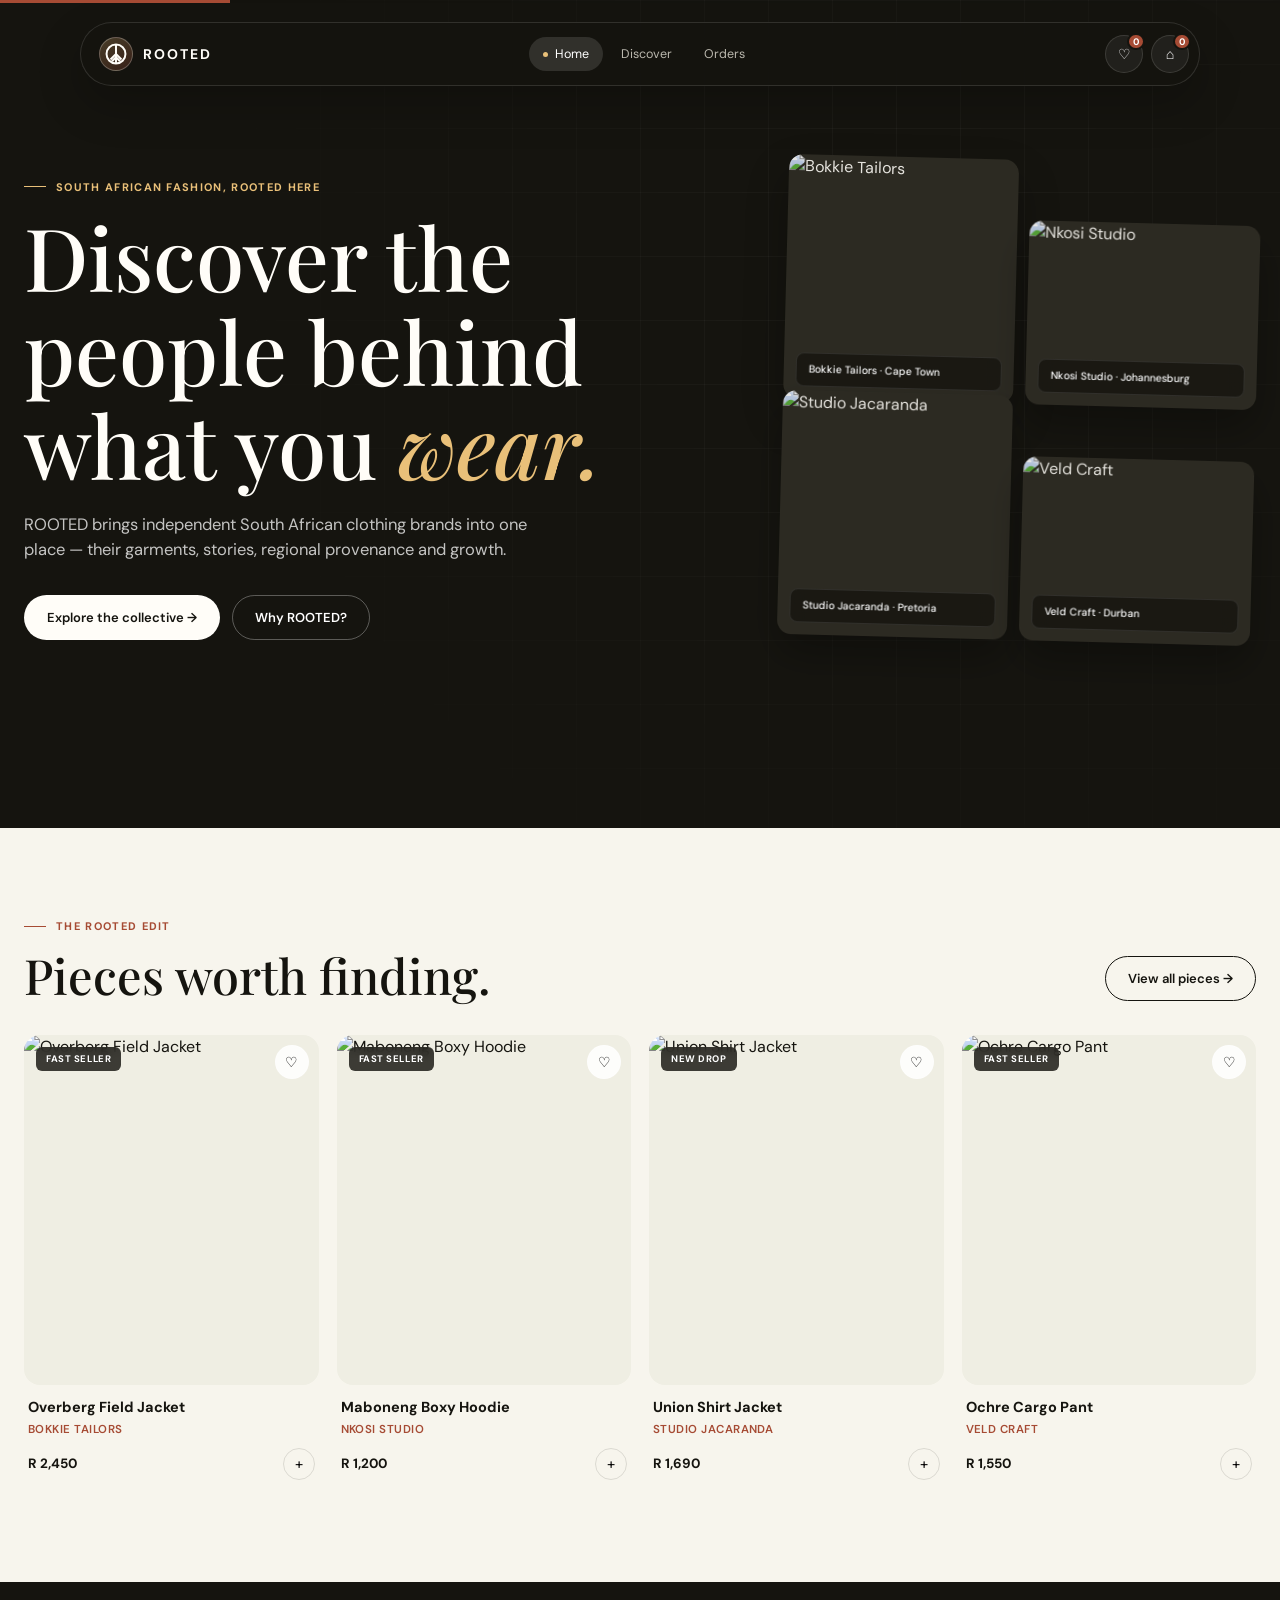
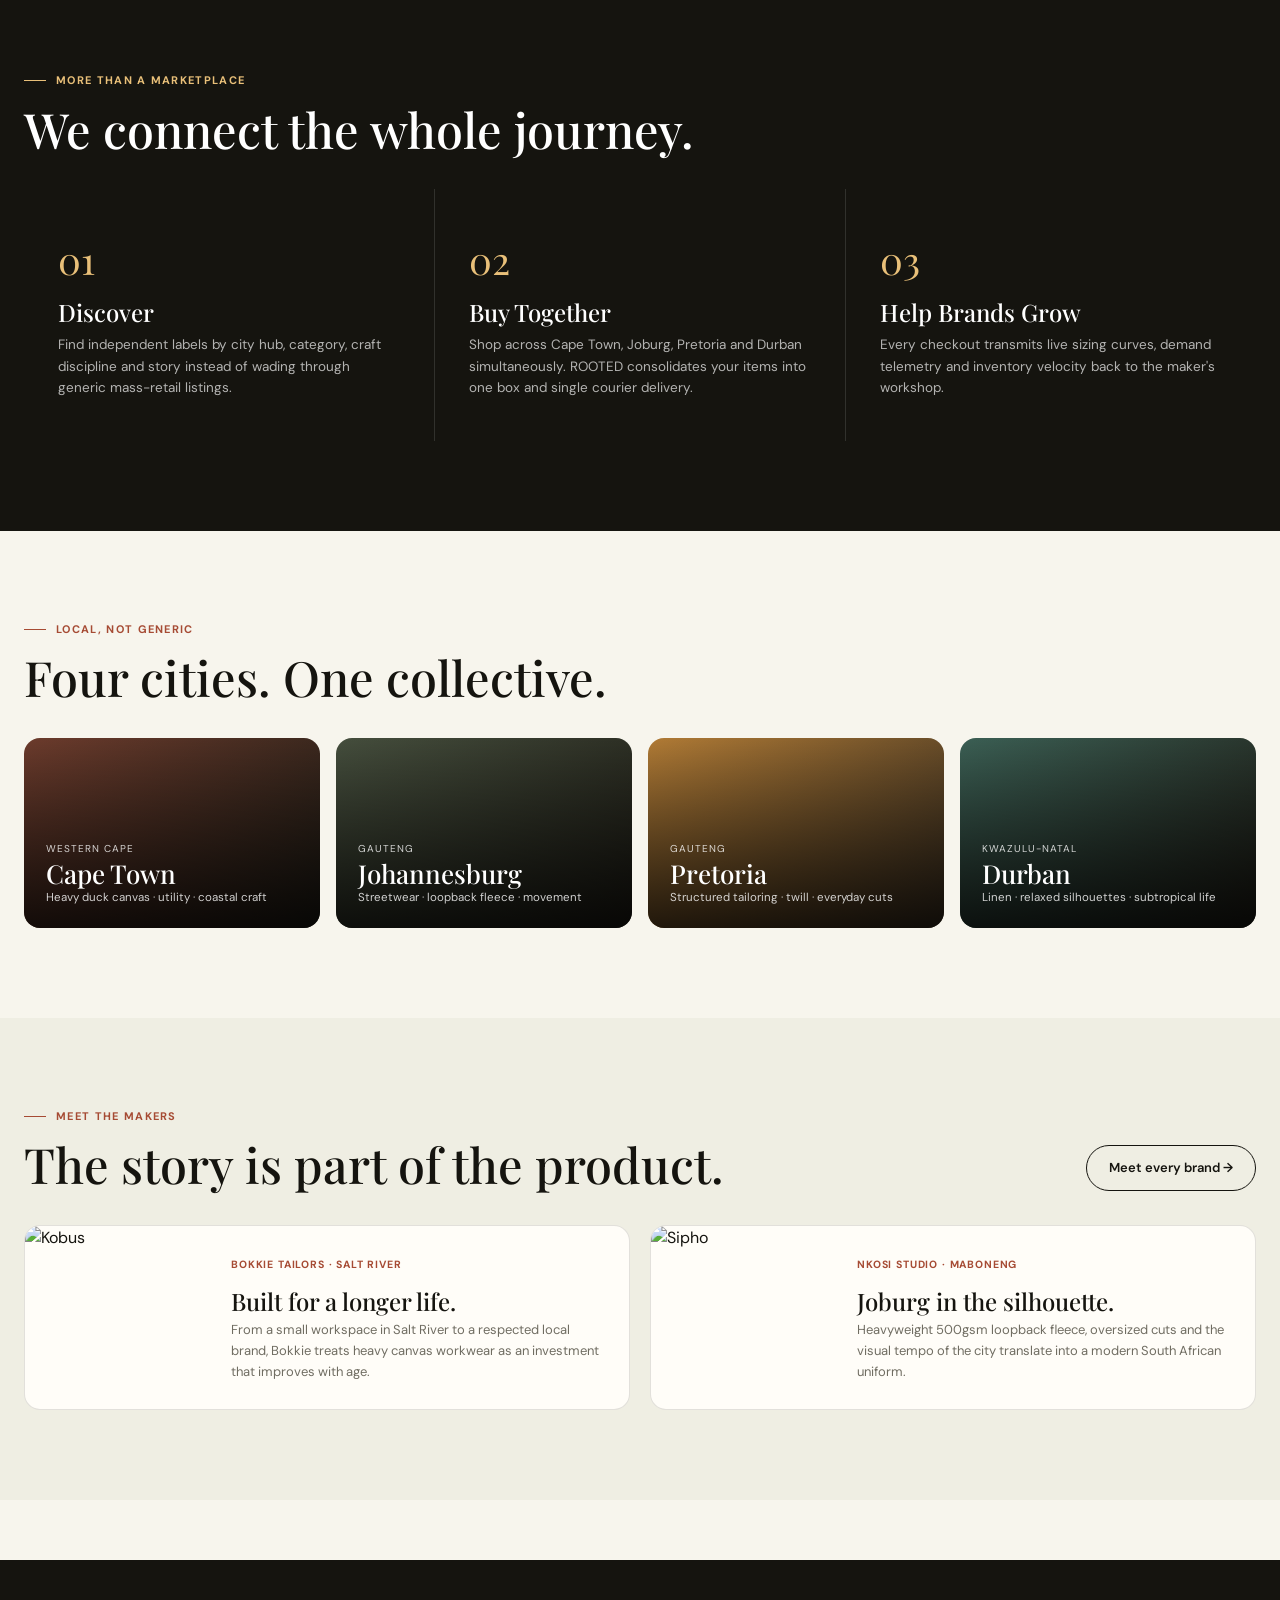
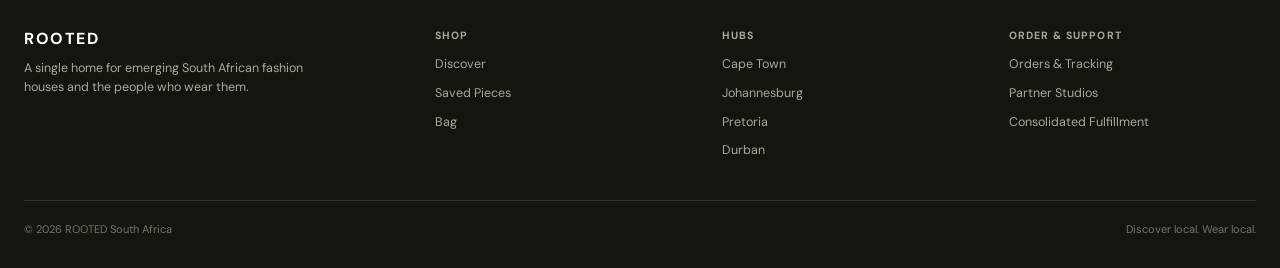
==== commit 93018d1c: "Initial commit" ====
--- a/index.html
+++ b/index.html
@@ -1,524 +1,228 @@
-<!DOCTYPE html>
+<!doctype html>
 <html lang="en">
 <head>
-  <meta charset="UTF-8">
-  <meta name="viewport" content="width=device-width, initial-scale=1.0">
+  <meta charset="utf-8">
+  <meta name="viewport" content="width=device-width,initial-scale=1">
   <title>ROOTED — Discover Local. Wear Local.</title>
   <link rel="stylesheet" href="style.css">
 </head>
 <body>
 
-  <div class="topbar"><div class="topbar-fill"></div></div>
-
-  <!-- ROOTED Typographic Wordmark -->
-  <a href="index.html" class="brandmark" aria-label="ROOTED">
-    R<span>O</span><span class="rooted-o"><svg viewBox="0 0 100 100" fill="none" stroke="currentColor" stroke-width="10"><circle cx="50" cy="50" r="44"/><line x1="50" y1="6" x2="50" y2="94"/><path d="M50 52 L26 76 M50 68 L32 86 M50 52 L74 76 M50 68 L68 86"/></svg></span>TED
-  </a>
-
-  <!-- Top-Right Actions: Profile & Cart -->
-  <div class="top-actions">
-    <button class="icon-btn" onclick="openDrawer('profileDrawer')">
-      <svg width="15" height="15" viewBox="0 0 24 24" fill="none" stroke="currentColor" stroke-width="2"><path d="M20 21v-2a4 4 0 0 0-4-4H8a4 4 0 0 0-4 4v2"/><circle cx="12" cy="7" r="4"/></svg>
-      <span class="label">Profile</span>
-    </button>
-    <button class="icon-btn" onclick="openDrawer('cartDrawer')">
-      <svg width="15" height="15" viewBox="0 0 24 24" fill="none" stroke="currentColor" stroke-width="2"><path d="M6 2L3 6v14a2 2 0 0 0 2 2h14a2 2 0 0 0 2-2V6l-3-4z"/><line x1="3" y1="6" x2="21" y2="6"/><path d="M16 10a4 4 0 0 1-8 0"/></svg>
-      <span class="label">Cart</span>
-      <span class="badge" id="cartCount">3</span>
-    </button>
-  </div>
-
-  <!-- Navigation Dock: Home, Discover, Cart -->
-  <nav class="navrail">
-    <div class="navrail-inner">
-      <a href="index.html" class="navlink active"><span class="dot"></span> <span>Home</span></a>
-      <a href="dashboard.html" class="navlink"><span class="dot"></span> <span>Discover</span></a>
-      <a href="cart.html" class="navlink"><span class="dot"></span> <span>Cart</span></a>
+  <!-- Top Progress Bar -->
+  <div class="top-progress"><span style="width:18%"></span></div>
+
+  <!-- Unified Navigation Dock -->
+  <nav class="rooted-nav">
+    <a class="nav-brand" href="index.html">
+      <span class="root-symbol">
+        <svg viewBox="0 0 100 100" fill="none" stroke="currentColor" stroke-width="9">
+          <circle cx="50" cy="50" r="43"/>
+          <path d="M50 8v84M50 50 25 75M50 65 32 83M50 50l25 25M50 65l18 18"/>
+        </svg>
+      </span>
+      ROOTED
+    </a>
+    <div class="nav-links">
+      <a class="nav-link active" href="index.html">Home</a>
+      <a class="nav-link" href="dashboard.html">Discover</a>
+      <a class="nav-link" href="orders.html">Orders</a>
+    </div>
+    <div class="nav-actions">
+      <a class="nav-action" href="wishlist.html" title="Saved collection">♡<span class="nav-badge" data-wish-count>0</span></a>
+      <a class="nav-action" href="cart.html" title="Shopping bag">⌂<span class="nav-badge" data-cart-count>0</span></a>
     </div>
   </nav>
 
   <!-- Hero Section -->
-  <header id="hero" class="hero">
-    <div class="hero-grid"></div>
-    <div class="hero-content">
-      <div class="hero-tag">MANAGED SOUTH AFRICAN APPAREL MARKETPLACE</div>
-      <h1>Discover local.<br><em>Wear local.</em></h1>
-      <p class="sub">The single home for emerging South African fashion houses. We handle the storefront, logistics, and data — you wear the culture.</p>
-      <div class="hero-actions">
-        <a href="#shop" class="btn">Shop Collection</a>
-        <a href="dashboard.html" class="btn ghost">Discover Ateliers</a>
-        <a href="for-brands.html" class="btn ghost">Brand Intake</a>
-      </div>
-    </div>
-
-    <!-- Fabric Swatch Strip -->
-    <div class="hero-strip">
-      <div class="hero-strip-track">
-        <div class="swatch sw1"><span>Raw Ochre Twill</span><small>Johannesburg CBD</small></div>
-        <div class="swatch sw2"><span>Karoo Sage Knit</span><small>Graaff-Reinet</small></div>
-        <div class="swatch sw3"><span>Gold Sunburst Flax</span><small>Durban North</small></div>
-        <div class="swatch sw4"><span>Ecru Looped Fleece</span><small>Salt River, CT</small></div>
-        <div class="swatch sw5"><span>Charcoal Canvas</span><small>Woodstock, CT</small></div>
-        <div class="swatch sw6"><span>Moss Heavy Cotton</span><small>Pretoria West</small></div>
-        <div class="swatch sw7"><span>Clay Ombre Mohair</span><small>Eastern Cape</small></div>
-        <div class="swatch sw8"><span>Fine Bone Rib</span><small>Maboneng, JHB</small></div>
-        <div class="swatch sw1"><span>Raw Ochre Twill</span><small>Johannesburg CBD</small></div>
-        <div class="swatch sw2"><span>Karoo Sage Knit</span><small>Graaff-Reinet</small></div>
-        <div class="swatch sw3"><span>Gold Sunburst Flax</span><small>Durban North</small></div>
-        <div class="swatch sw4"><span>Ecru Looped Fleece</span><small>Salt River, CT</small></div>
-        <div class="swatch sw5"><span>Charcoal Canvas</span><small>Woodstock, CT</small></div>
-        <div class="swatch sw6"><span>Moss Heavy Cotton</span><small>Pretoria West</small></div>
-        <div class="swatch sw7"><span>Clay Ombre Mohair</span><small>Eastern Cape</small></div>
-        <div class="swatch sw8"><span>Fine Bone Rib</span><small>Maboneng, JHB</small></div>
+  <header class="hero">
+    <div class="container hero-grid">
+      <div>
+        <div class="eyebrow" style="color:var(--gold-2)">SOUTH AFRICAN FASHION, ROOTED HERE</div>
+        <h1>Discover the people behind what you <em>wear.</em></h1>
+        <p class="hero-copy">ROOTED brings independent South African clothing brands into one place — their garments, stories, regional provenance and growth.</p>
+        <div class="hero-actions">
+          <a class="btn light" href="dashboard.html">Explore the collective →</a>
+          <a class="btn" href="#how" style="background:transparent;border-color:rgba(255,255,255,.3)">Why ROOTED?</a>
+        </div>
+      </div>
+      <div class="hero-art">
+        <div class="art-card">
+          <img src="https://images.unsplash.com/photo-1576995853123-5a10305d93c0?w=700&auto=format&fit=crop&q=80" alt="Bokkie Tailors">
+          <span class="art-label">Bokkie Tailors · Cape Town</span>
+        </div>
+        <div class="art-card">
+          <img src="https://images.unsplash.com/photo-1509631179647-0177331693ae?w=700&auto=format&fit=crop&q=80" alt="Nkosi Studio">
+          <span class="art-label">Nkosi Studio · Johannesburg</span>
+        </div>
+        <div class="art-card">
+          <img src="https://images.unsplash.com/photo-1515886657613-9f3515b0c78f?w=700&auto=format&fit=crop&q=80" alt="Studio Jacaranda">
+          <span class="art-label">Studio Jacaranda · Pretoria</span>
+        </div>
+        <div class="art-card">
+          <img src="https://images.unsplash.com/photo-1517445312882-bc9910d016b7?w=700&auto=format&fit=crop&q=80" alt="Veld Craft">
+          <span class="art-label">Veld Craft · Durban</span>
+        </div>
       </div>
     </div>
   </header>
 
-  <!-- SHOP COLLECTION -->
-  <section id="shop" class="shop-coll-section">
-    <div class="shop-coll-header">
-      <h2>SHOP COLLECTION</h2>
-      <p>Find perfect pieces for every occasion from independent South African ateliers.</p>
-    </div>
-
-    <!-- Category Filter Bar -->
-    <div class="coll-filter-bar">
-      <button class="coll-tab active" onclick="filterCategory('all', this)">ALL</button>
-      <button class="coll-tab" onclick="filterCategory('new', this)">NEW</button>
-      <button class="coll-tab" onclick="filterCategory('bestseller', this)">Best Seller</button>
-      <button class="coll-tab" onclick="filterCategory('hoodies', this)">Hoodies</button>
-      <button class="coll-tab" onclick="filterCategory('tshirts', this)">T-Shirts</button>
-      <button class="coll-tab" onclick="filterCategory('jackets', this)">Jackets</button>
-      <button class="coll-tab" onclick="filterCategory('pants', this)">Pants</button>
-      <button class="coll-tab" onclick="filterCategory('accessories', this)">Accessories</button>
-    </div>
-
-    <!-- Hub District Filter -->
-    <div class="coll-hub-bar">
-      <button class="coll-hub-btn active" onclick="filterHub('all', this)">All Hubs</button>
-      <button class="coll-hub-btn" onclick="filterHub('pretoria', this)">Pretoria</button>
-      <button class="coll-hub-btn" onclick="filterHub('capetown', this)">Cape Town</button>
-      <button class="coll-hub-btn" onclick="filterHub('johannesburg', this)">Johannesburg</button>
-      <button class="coll-hub-btn" onclick="filterHub('durban', this)">Durban</button>
-    </div>
-
-    <!-- 8 Item Product Grid -->
-    <div class="collection-grid" id="collectionGrid">
-
-      <!-- Item 1: Shirt Jacket -->
-      <a href="cart.html" class="coll-card" data-cat="jackets" data-hub="pretoria" data-filter="new">
-        <div class="coll-card-thumb">
-          <span class="badge-tag">Pretoria</span>
-          <img src="https://images.unsplash.com/photo-1515886657613-9f3515b0c78f?w=600&auto=format&fit=crop&q=80" alt="Union Shirt Jacket">
-        </div>
-        <div class="coll-card-meta">
-          <div class="prod-title">Union Shirt Jacket</div>
-          <span class="prod-hub">Studio Jacaranda &middot; Pretoria</span>
-          <div class="coll-card-bottom">
-            <span class="prod-price">R 1,690</span>
-            <button class="bag-icon-btn" title="Add to Bag" onclick="event.preventDefault(); addToCartDrawer('Union Shirt Jacket', 1690, 'Pretoria');">
-              <svg width="14" height="14" viewBox="0 0 24 24" fill="none" stroke="currentColor" stroke-width="2"><path d="M6 2L3 6v14a2 2 0 0 0 2 2h14a2 2 0 0 0 2-2V6l-3-4z"/><line x1="3" y1="6" x2="21" y2="6"/><path d="M16 10a4 4 0 0 1-8 0"/></svg>
-            </button>
-          </div>
-        </div>
-      </a>
-
-      <!-- Item 2: Oversized Hoodie -->
-      <a href="cart.html" class="coll-card" data-cat="hoodies" data-hub="johannesburg" data-filter="bestseller">
-        <div class="coll-card-thumb">
-          <span class="badge-tag">Joburg</span>
-          <img src="https://images.unsplash.com/photo-1509631179647-0177331693ae?w=600&auto=format&fit=crop&q=80" alt="Oversized Boxy Hoodie">
-        </div>
-        <div class="coll-card-meta">
-          <div class="prod-title">Oversized Boxy Hoodie</div>
-          <span class="prod-hub">Nkosi Studio &middot; Johannesburg</span>
-          <div class="coll-card-bottom">
-            <span class="prod-price">R 1,200</span>
-            <button class="bag-icon-btn" title="Add to Bag" onclick="event.preventDefault(); addToCartDrawer('Oversized Boxy Hoodie', 1200, 'Johannesburg');">
-              <svg width="14" height="14" viewBox="0 0 24 24" fill="none" stroke="currentColor" stroke-width="2"><path d="M6 2L3 6v14a2 2 0 0 0 2 2h14a2 2 0 0 0 2-2V6l-3-4z"/><line x1="3" y1="6" x2="21" y2="6"/><path d="M16 10a4 4 0 0 1-8 0"/></svg>
-            </button>
-          </div>
-        </div>
-      </a>
-
-      <!-- Item 3: Puffer Jacket -->
-      <a href="cart.html" class="coll-card" data-cat="jackets" data-hub="capetown" data-filter="new">
-        <div class="coll-card-thumb">
-          <span class="badge-tag">Cape Town</span>
-          <img src="https://images.unsplash.com/photo-1544441893-675973e31985?w=600&auto=format&fit=crop&q=80" alt="Quilted Puffer Jacket">
-        </div>
-        <div class="coll-card-meta">
-          <div class="prod-title">Quilted Puffer Jacket</div>
-          <span class="prod-hub">Signal Hill &middot; Cape Town</span>
-          <div class="coll-card-bottom">
-            <span class="prod-price">R 2,150</span>
-            <button class="bag-icon-btn" title="Add to Bag" onclick="event.preventDefault(); addToCartDrawer('Quilted Puffer Jacket', 2150, 'Cape Town');">
-              <svg width="14" height="14" viewBox="0 0 24 24" fill="none" stroke="currentColor" stroke-width="2"><path d="M6 2L3 6v14a2 2 0 0 0 2 2h14a2 2 0 0 0 2-2V6l-3-4z"/><line x1="3" y1="6" x2="21" y2="6"/><path d="M16 10a4 4 0 0 1-8 0"/></svg>
-            </button>
-          </div>
-        </div>
-      </a>
-
-      <!-- Item 4: Canvas Jacket -->
-      <a href="cart.html" class="coll-card" data-cat="jackets" data-hub="capetown" data-filter="bestseller">
-        <div class="coll-card-thumb">
-          <span class="badge-tag">Cape Town</span>
-          <img src="https://images.unsplash.com/photo-1576995853123-5a10305d93c0?w=600&auto=format&fit=crop&q=80" alt="Overberg Canvas Jacket">
-        </div>
-        <div class="coll-card-meta">
-          <div class="prod-title">Overberg Canvas Jacket</div>
-          <span class="prod-hub">Bokkie Tailors &middot; Cape Town</span>
-          <div class="coll-card-bottom">
-            <span class="prod-price">R 2,450</span>
-            <button class="bag-icon-btn" title="Add to Bag" onclick="event.preventDefault(); addToCartDrawer('Overberg Canvas Jacket', 2450, 'Cape Town');">
-              <svg width="14" height="14" viewBox="0 0 24 24" fill="none" stroke="currentColor" stroke-width="2"><path d="M6 2L3 6v14a2 2 0 0 0 2 2h14a2 2 0 0 0 2-2V6l-3-4z"/><line x1="3" y1="6" x2="21" y2="6"/><path d="M16 10a4 4 0 0 1-8 0"/></svg>
-            </button>
-          </div>
-        </div>
-      </a>
-
-      <!-- Item 5: Flannel Shirt -->
-      <a href="cart.html" class="coll-card" data-cat="tshirts" data-hub="johannesburg" data-filter="new">
-        <div class="coll-card-thumb">
-          <span class="badge-tag">Joburg</span>
-          <img src="https://images.unsplash.com/photo-1529139574466-a303027c1d8b?w=600&auto=format&fit=crop&q=80" alt="Raw Calico Flannel Shirt">
-        </div>
-        <div class="coll-card-meta">
-          <div class="prod-title">Raw Calico Flannel Shirt</div>
-          <span class="prod-hub">Civic Wear &middot; Johannesburg</span>
-          <div class="coll-card-bottom">
-            <span class="prod-price">R 1,180</span>
-            <button class="bag-icon-btn" title="Add to Bag" onclick="event.preventDefault(); addToCartDrawer('Raw Calico Flannel Shirt', 1180, 'Johannesburg');">
-              <svg width="14" height="14" viewBox="0 0 24 24" fill="none" stroke="currentColor" stroke-width="2"><path d="M6 2L3 6v14a2 2 0 0 0 2 2h14a2 2 0 0 0 2-2V6l-3-4z"/><line x1="3" y1="6" x2="21" y2="6"/><path d="M16 10a4 4 0 0 1-8 0"/></svg>
-            </button>
-          </div>
-        </div>
-      </a>
-
-      <!-- Item 6: Cargo Pant -->
-      <a href="cart.html" class="coll-card" data-cat="pants" data-hub="durban" data-filter="bestseller">
-        <div class="coll-card-thumb">
-          <span class="badge-tag">Durban</span>
-          <img src="https://images.unsplash.com/photo-1517445312882-bc9910d016b7?w=600&auto=format&fit=crop&q=80" alt="Ochre Cargo Pant">
-        </div>
-        <div class="coll-card-meta">
-          <div class="prod-title">Ochre Cargo Pant</div>
-          <span class="prod-hub">Veld Craft &middot; Durban</span>
-          <div class="coll-card-bottom">
-            <span class="prod-price">R 1,550</span>
-            <button class="bag-icon-btn" title="Add to Bag" onclick="event.preventDefault(); addToCartDrawer('Ochre Cargo Pant', 1550, 'Durban');">
-              <svg width="14" height="14" viewBox="0 0 24 24" fill="none" stroke="currentColor" stroke-width="2"><path d="M6 2L3 6v14a2 2 0 0 0 2 2h14a2 2 0 0 0 2-2V6l-3-4z"/><line x1="3" y1="6" x2="21" y2="6"/><path d="M16 10a4 4 0 0 1-8 0"/></svg>
-            </button>
-          </div>
-        </div>
-      </a>
-
-      <!-- Item 7: Wide Leg Pant -->
-      <a href="cart.html" class="coll-card" data-cat="pants" data-hub="pretoria" data-filter="new">
-        <div class="coll-card-thumb">
-          <span class="badge-tag">Pretoria</span>
-          <img src="https://images.unsplash.com/photo-1552374196-1ab2a1c593e8?w=600&auto=format&fit=crop&q=80" alt="Wide Leg Twill Pant">
-        </div>
-        <div class="coll-card-meta">
-          <div class="prod-title">Wide Leg Twill Pant</div>
-          <span class="prod-hub">District 012 &middot; Pretoria</span>
-          <div class="coll-card-bottom">
-            <span class="prod-price">R 1,300</span>
-            <button class="bag-icon-btn" title="Add to Bag" onclick="event.preventDefault(); addToCartDrawer('Wide Leg Twill Pant', 1300, 'Pretoria');">
-              <svg width="14" height="14" viewBox="0 0 24 24" fill="none" stroke="currentColor" stroke-width="2"><path d="M6 2L3 6v14a2 2 0 0 0 2 2h14a2 2 0 0 0 2-2V6l-3-4z"/><line x1="3" y1="6" x2="21" y2="6"/><path d="M16 10a4 4 0 0 1-8 0"/></svg>
-            </button>
-          </div>
-        </div>
-      </a>
-
-      <!-- Item 8: Varsity Jacket -->
-      <a href="cart.html" class="coll-card" data-cat="jackets" data-hub="durban" data-filter="bestseller">
-        <div class="coll-card-thumb">
-          <span class="badge-tag">Durban</span>
-          <img src="https://images.unsplash.com/photo-1548883354-7622d03aca27?w=600&auto=format&fit=crop&q=80" alt="Coastline Varsity Jacket">
-        </div>
-        <div class="coll-card-meta">
-          <div class="prod-title">Coastline Varsity Jacket</div>
-          <span class="prod-hub">Veld Craft &middot; Durban</span>
-          <div class="coll-card-bottom">
-            <span class="prod-price">R 1,850</span>
-            <button class="bag-icon-btn" title="Add to Bag" onclick="event.preventDefault(); addToCartDrawer('Coastline Varsity Jacket', 1850, 'Durban');">
-              <svg width="14" height="14" viewBox="0 0 24 24" fill="none" stroke="currentColor" stroke-width="2"><path d="M6 2L3 6v14a2 2 0 0 0 2 2h14a2 2 0 0 0 2-2V6l-3-4z"/><line x1="3" y1="6" x2="21" y2="6"/><path d="M16 10a4 4 0 0 1-8 0"/></svg>
-            </button>
-          </div>
-        </div>
-      </a>
-
-    </div>
-
-    <!-- Campaign Banner -->
-    <div class="campaign-banner">
-      <div class="campaign-content">
-        <div class="camp-sub">2026 CAPSULE ALLOCATION</div>
-        <h3>BIG UNION</h3>
-        <p>A unified drop across Salt River, Maboneng, and Pretoria West. Exclusive pieces crafted in heavy South African cotton duck.</p>
-        <a href="cart.html" class="campaign-btn">Shop Capsule</a>
-      </div>
-      <div class="campaign-visual">
-        <img src="https://images.unsplash.com/photo-1509631179647-0177331693ae?w=900&auto=format&fit=crop&q=80" alt="Big Union Campaign Visual">
-      </div>
-    </div>
-  </section>
-
-  <!-- Clean Editorial Footer -->
-  <footer class="site-footer">
-    <div class="footer-top">
-      <div class="footer-brand">
-        <h4>ROOTED</h4>
-        <p>Discover local. Wear local. The single home for emerging South African fashion houses.</p>
-        <div style="display: flex; gap: 12px; color: var(--ink-soft); font-size: 14px;">
-          <span>&bull; CT</span>
-          <span>&bull; JHB</span>
-          <span>&bull; PTA</span>
-          <span>&bull; DBN</span>
-        </div>
-      </div>
-
-      <div class="footer-col">
-        <h5>Shop</h5>
-        <ul>
-          <li><a href="#shop" onclick="filterCategory('all', document.querySelector('.coll-tab'))">All Clothing</a></li>
-          <li><a href="#shop" onclick="filterCategory('new', document.querySelectorAll('.coll-tab')[1])">New Drops</a></li>
-          <li><a href="#shop" onclick="filterCategory('jackets', document.querySelectorAll('.coll-tab')[5])">Outerwear</a></li>
-          <li><a href="#shop" onclick="filterCategory('pants', document.querySelectorAll('.coll-tab')[6])">Trousers</a></li>
-        </ul>
-      </div>
-
-      <div class="footer-col">
-        <h5>Company</h5>
-        <ul>
-          <li><button type="button" onclick="openAboutModal()">About Us</button></li>
-          <li><a href="for-brands.html">Join as Maker</a></li>
-          <li><a href="dashboard.html">Maker Console</a></li>
-          <li><a href="for-brands.html#pitch">Managed Selling</a></li>
-        </ul>
-      </div>
-
-      <div class="footer-col">
-        <h5>Help</h5>
-        <ul>
-          <li><a href="#">Courier Tracking</a></li>
-          <li><a href="#">Returns & Fit Exchange</a></li>
-          <li><a href="#">Size Scale (RSA)</a></li>
-          <li><a href="#">Contact Ops</a></li>
-        </ul>
-      </div>
-    </div>
-
-    <div class="footer-bottom">
-      <div>&copy; 2026 ROOTED South Africa. All Rights Reserved.</div>
-      <div class="footer-bottom-links">
-        <a href="#">Privacy Policy</a>
-        <a href="#">Terms & Conditions</a>
+  <!-- Featured Curated Pieces -->
+  <section class="section">
+    <div class="container">
+      <div class="section-head">
+        <div>
+          <div class="eyebrow">THE ROOTED EDIT</div>
+          <h2>Pieces worth finding.</h2>
+        </div>
+        <a class="btn ghost" href="dashboard.html">View all pieces →</a>
+      </div>
+      <div id="featuredProducts" class="product-grid"></div>
+    </div>
+  </section>
+
+  <!-- Platform Ecosystem Pillars -->
+  <section id="how" class="feature-band">
+    <div class="container section">
+      <div class="section-head">
+        <div>
+          <div class="eyebrow" style="color:var(--gold-2)">MORE THAN A MARKETPLACE</div>
+          <h2>We connect the whole journey.</h2>
+        </div>
+      </div>
+      <div class="feature-grid">
+        <div class="feature">
+          <div class="feature-number">01</div>
+          <h3>Discover</h3>
+          <p>Find independent labels by city hub, category, craft discipline and story instead of wading through generic mass-retail listings.</p>
+        </div>
+        <div class="feature">
+          <div class="feature-number">02</div>
+          <h3>Buy Together</h3>
+          <p>Shop across Cape Town, Joburg, Pretoria and Durban simultaneously. ROOTED consolidates your items into one box and single courier delivery.</p>
+        </div>
+        <div class="feature">
+          <div class="feature-number">03</div>
+          <h3>Help Brands Grow</h3>
+          <p>Every checkout transmits live sizing curves, demand telemetry and inventory velocity back to the maker's workshop.</p>
+        </div>
+      </div>
+    </div>
+  </section>
+
+  <!-- Regional Hubs -->
+  <section class="section">
+    <div class="container">
+      <div class="section-head">
+        <div>
+          <div class="eyebrow">LOCAL, NOT GENERIC</div>
+          <h2>Four cities. One collective.</h2>
+        </div>
+      </div>
+      <div class="hub-grid">
+        <a class="hub ct" href="dashboard.html?q=Cape Town">
+          <small>Western Cape</small>
+          <h3>Cape Town</h3>
+          <p>Heavy duck canvas · utility · coastal craft</p>
+        </a>
+        <a class="hub jhb" href="dashboard.html?q=Johannesburg">
+          <small>Gauteng</small>
+          <h3>Johannesburg</h3>
+          <p>Streetwear · loopback fleece · movement</p>
+        </a>
+        <a class="hub pta" href="dashboard.html?q=Pretoria">
+          <small>Gauteng</small>
+          <h3>Pretoria</h3>
+          <p>Structured tailoring · twill · everyday cuts</p>
+        </a>
+        <a class="hub dbn" href="dashboard.html?q=Durban">
+          <small>KwaZulu-Natal</small>
+          <h3>Durban</h3>
+          <p>Linen · relaxed silhouettes · subtropical life</p>
+        </a>
+      </div>
+    </div>
+  </section>
+
+  <!-- Maker Journey Cards -->
+  <section class="section" style="background:var(--paper-2)">
+    <div class="container">
+      <div class="section-head">
+        <div>
+          <div class="eyebrow">MEET THE MAKERS</div>
+          <h2>The story is part of the product.</h2>
+        </div>
+        <a class="btn ghost" href="dashboard.html">Meet every brand →</a>
+      </div>
+      <div class="story-grid">
+        <article class="story">
+          <img src="https://images.unsplash.com/photo-1507003211169-0a1dd7228f2d?w=500&auto=format&fit=crop&q=80" alt="Kobus">
+          <div class="story-copy">
+            <div class="brand-location">Bokkie Tailors · Salt River</div>
+            <h3>Built for a longer life.</h3>
+            <p>From a small workspace in Salt River to a respected local brand, Bokkie treats heavy canvas workwear as an investment that improves with age.</p>
+          </div>
+        </article>
+        <article class="story">
+          <img src="https://images.unsplash.com/photo-1500648767791-00dcc994a43e?w=500&auto=format&fit=crop&q=80" alt="Sipho">
+          <div class="story-copy">
+            <div class="brand-location">Nkosi Studio · Maboneng</div>
+            <h3>Joburg in the silhouette.</h3>
+            <p>Heavyweight 500gsm loopback fleece, oversized cuts and the visual tempo of the city translate into a modern South African uniform.</p>
+          </div>
+        </article>
+      </div>
+    </div>
+  </section>
+
+  <!-- Footer -->
+  <footer class="footer">
+    <div class="container">
+      <div class="footer-grid">
+        <div>
+          <h3>ROOTED</h3>
+          <p style="margin-top:12px;max-width:280px">A single home for emerging South African fashion houses and the people who wear them.</p>
+        </div>
+        <div>
+          <h4>Shop</h4>
+          <div class="footer-links">
+            <a href="dashboard.html">Discover</a>
+            <a href="wishlist.html">Saved Pieces</a>
+            <a href="cart.html">Bag</a>
+          </div>
+        </div>
+        <div>
+          <h4>Hubs</h4>
+          <div class="footer-links">
+            <a href="dashboard.html?q=Cape Town">Cape Town</a>
+            <a href="dashboard.html?q=Johannesburg">Johannesburg</a>
+            <a href="dashboard.html?q=Pretoria">Pretoria</a>
+            <a href="dashboard.html?q=Durban">Durban</a>
+          </div>
+        </div>
+        <div>
+          <h4>Order & Support</h4>
+          <div class="footer-links">
+            <a href="orders.html">Orders & Tracking</a>
+            <a href="brand.html?brand=bokkie">Partner Studios</a>
+            <a href="cart.html">Consolidated Fulfillment</a>
+          </div>
+        </div>
+      </div>
+      <div class="footer-bottom">
+        <span>© <span data-year></span> ROOTED South Africa</span>
+        <span>Discover local. Wear local.</span>
       </div>
     </div>
   </footer>
 
-  <!-- About Us Modal -->
-  <div class="modal-backdrop" id="aboutModal" onclick="closeAboutModal(event)">
-    <div class="modal-card">
-      <button class="modal-close" onclick="document.getElementById('aboutModal').classList.remove('open')">&times;</button>
-      <div class="eyebrow" style="margin-bottom: 8px;">ABOUT ROOTED</div>
-      <h3>Discover local. Wear local.</h3>
-      <p>
-        <strong>ROOTED</strong> is a managed online marketplace for emerging South African clothing brands. Instead of each small brand struggling to build its own storefront, buy traffic, and manage domestic courier logistics, all ateliers sell through one consolidated platform.
-      </p>
-      <p>
-        <strong>What we hope to achieve:</strong><br>
-        1. <strong>Managed Selling:</strong> Enable artisans to focus strictly on craft while our team handles listing, stock storage, packaging, and nationwide delivery.<br>
-        2. <strong>Shared Discovery:</strong> Create a natural cross-pollination flywheel where customers exploring one brand naturally discover peer designers across Cape Town, Johannesburg, Pretoria, and Durban.<br>
-        3. <strong>Data as the Real Product:</strong> Turn every checkout into actionable telemetry for makers—giving local brands live insight into sell-through velocity, sizing demand, and production planning.
-      </p>
-      <div style="margin-top: 24px;">
-        <button class="btn" style="width: 100%; justify-content: center;" onclick="document.getElementById('aboutModal').classList.remove('open')">Close</button>
-      </div>
-    </div>
-  </div>
-
-  <!-- Profile Slide-Over Drawer -->
-  <div class="drawer-backdrop" id="drawerBackdrop" onclick="closeAllDrawers()"></div>
-  <aside class="drawer" id="profileDrawer">
-    <div class="drawer-head">
-      <h3>Customer Profile</h3>
-      <button class="drawer-close" onclick="closeAllDrawers()">&times;</button>
-    </div>
-    <div class="drawer-body">
-      <div class="data-group">
-        <label>Full Name & Surname</label>
-        <div class="data-box">Thabo Mokoena</div>
-      </div>
-      <div class="data-group">
-        <label>Email Address</label>
-        <div class="data-box">thabo.mokoena@gmail.com</div>
-      </div>
-      <div class="data-group">
-        <label>Shipping Address</label>
-        <div class="data-box">14 Lynnwood Road, Brooklyn, Pretoria, 0181</div>
-      </div>
-      <div class="data-group">
-        <label>Contact Number</label>
-        <div class="data-box">+27 82 490 1192</div>
-      </div>
-      <div class="data-group">
-        <label>Wardrobe Preferences</label>
-        <div class="pill-row">
-          <span class="pref-pill selected">Heavy Canvas</span>
-          <span class="pref-pill selected">Streetwear</span>
-          <span class="pref-pill">Knitwear</span>
-        </div>
-      </div>
-      <div class="data-group">
-        <label>Department Filter</label>
-        <div class="pill-row">
-          <span class="pref-pill selected">All Wardrobe</span>
-          <span class="pref-pill">Menswear</span>
-          <span class="pref-pill">Womenswear</span>
-        </div>
-      </div>
-    </div>
-    <div class="drawer-foot">
-      <button class="btn" style="width: 100%; justify-content: center;" onclick="closeAllDrawers()">Save Preferences</button>
-    </div>
-  </aside>
-
-  <!-- Cart Drawer -->
-  <aside class="drawer" id="cartDrawer">
-    <div class="drawer-head">
-      <h3>Universal Bag</h3>
-      <button class="drawer-close" onclick="closeAllDrawers()">&times;</button>
-    </div>
-    <div class="drawer-body" id="cartItemsContainer">
-      <div class="cart-item-row">
-        <input type="checkbox" class="cart-check" checked data-price="1690" onchange="calcCartTotal()">
-        <div class="cart-thumb"></div>
-        <div class="cart-meta">
-          <b>Union Shirt Jacket</b>
-          <span>Studio Jacaranda &middot; Pretoria</span>
-          <div style="font-weight: 600; color: var(--clay); margin-top: 2px;">R 1,690</div>
-        </div>
-      </div>
-      <div class="cart-item-row">
-        <input type="checkbox" class="cart-check" checked data-price="2450" onchange="calcCartTotal()">
-        <div class="cart-thumb"></div>
-        <div class="cart-meta">
-          <b>Overberg Canvas Jacket</b>
-          <span>Bokkie Tailors &middot; Cape Town</span>
-          <div style="font-weight: 600; color: var(--clay); margin-top: 2px;">R 2,450</div>
-        </div>
-      </div>
-      <div class="cart-item-row">
-        <input type="checkbox" class="cart-check" checked data-price="1200" onchange="calcCartTotal()">
-        <div class="cart-thumb"></div>
-        <div class="cart-meta">
-          <b>Oversized Boxy Hoodie</b>
-          <span>Nkosi Studio &middot; Johannesburg</span>
-          <div style="font-weight: 600; color: var(--clay); margin-top: 2px;">R 1,200</div>
-        </div>
-      </div>
-    </div>
-    <div class="drawer-foot">
-      <div class="cart-total-row">
-        <span>Selected Total:</span>
-        <b id="cartTotalDisplay">R 5,340 ZAR</b>
-      </div>
-      <a href="cart.html" class="btn" style="width: 100%; justify-content: center; background: var(--clay); border-color: var(--clay);">
-        Open Full Bag &rarr;
-      </a>
-    </div>
-  </aside>
-
-  <!-- Filter & Modal Logic -->
+  <div class="toast"></div>
+
+  <script src="app.js"></script>
   <script>
-    let currentCategory = 'all';
-    let currentHub = 'all';
-
-    function filterCategory(cat, tabElem) {
-      document.querySelectorAll('.coll-tab').forEach(t => t.classList.remove('active'));
-      tabElem.classList.add('active');
-      currentCategory = cat;
-      applyFilters();
-    }
-
-    function filterHub(hub, btnElem) {
-      document.querySelectorAll('.coll-hub-btn').forEach(b => b.classList.remove('active'));
-      btnElem.classList.add('active');
-      currentHub = hub;
-      applyFilters();
-    }
-
-    function applyFilters() {
-      const cards = document.querySelectorAll('#collectionGrid .coll-card');
-      cards.forEach(card => {
-        const itemCat = card.getAttribute('data-cat');
-        const itemHub = card.getAttribute('data-hub');
-        const itemFilter = card.getAttribute('data-filter');
-
-        const catMatch = (currentCategory === 'all') || 
-                         (currentCategory === itemCat) || 
-                         (currentCategory === itemFilter);
-        const hubMatch = (currentHub === 'all') || (currentHub === itemHub);
-
-        card.style.display = (catMatch && hubMatch) ? 'flex' : 'none';
-      });
-    }
-
-    function openAboutModal() {
-      document.getElementById('aboutModal').classList.add('open');
-    }
-
-    function closeAboutModal(e) {
-      if (e.target.id === 'aboutModal') {
-        document.getElementById('aboutModal').classList.remove('open');
-      }
-    }
-
-    function openDrawer(id) {
-      document.getElementById('drawerBackdrop').classList.add('open');
-      document.getElementById(id).classList.add('open');
-    }
-
-    function closeAllDrawers() {
-      document.getElementById('drawerBackdrop').classList.remove('open');
-      document.querySelectorAll('.drawer').forEach(d => d.classList.remove('open'));
-    }
-
-    function calcCartTotal() {
-      let total = 0;
-      let count = 0;
-      const checkboxes = document.querySelectorAll('.cart-check');
-      checkboxes.forEach(chk => {
-        if (chk.checked) {
-          total += parseInt(chk.getAttribute('data-price'), 10);
-          count++;
-        }
-      });
-      document.getElementById('cartTotalDisplay').innerText = `R ${total.toLocaleString('en-ZA')} ZAR`;
-      document.getElementById('cartCount').innerText = count;
-    }
-
-    function addToCartDrawer(name, price, hub) {
-      const container = document.getElementById('cartItemsContainer');
-      const row = document.createElement('div');
-      row.className = 'cart-item-row';
-      row.innerHTML = `
-        <input type="checkbox" class="cart-check" checked data-price="${price}" onchange="calcCartTotal()">
-        <div class="cart-thumb"></div>
-        <div class="cart-meta">
-          <b>${name}</b>
-          <span>${hub}</span>
-          <div style="font-weight: 600; color: var(--clay); margin-top: 2px;">R ${price.toLocaleString('en-ZA')}</div>
-        </div>
-      `;
-      container.prepend(row);
-      calcCartTotal();
-      openDrawer('cartDrawer');
-    }
+    document.addEventListener("DOMContentLoaded", () => {
+      renderProducts(ROOTED.products.slice(0, 4), document.getElementById("featuredProducts"));
+      setProgress(18);
+    });
   </script>
-
 </body>
 </html>
--- a/style.css
+++ b/style.css
@@ -1,635 +1,554 @@
-@import url('https://fonts.googleapis.com/css2?family=Syncopate:wght@700&family=Playfair+Display:ital,wght@0,500;0,600;1,400&display=swap');
+@import url('https://fonts.googleapis.com/css2?family=DM+Sans:ital,opsz,wght@0,9..40,400;0,9..40,500;0,9..40,600;0,9..40,700;1,9..40,400&family=Playfair+Display:ital,wght@0,500;0,600;0,700;1,400;1,500&family=Syncopate:wght@700&display=swap');
 
 :root {
   --ink: #15140f;
-  --ink-2: #1e1c15;
-  --ink-soft: #636154;
-  --white: #fffdf8;
-  --white-soft: rgba(255, 253, 248, 0.72);
+  --ink-2: #211f18;
+  --ink-3: #302d24;
   --paper: #f7f5ed;
   --paper-2: #efeee3;
-  --card-bg: #eceae1;
+  --white: #fffdf8;
+  --soft: #dedbcf;
+  --muted: #706d62;
   --line: rgba(21, 20, 15, 0.12);
-  --line-light: rgba(255, 253, 248, 0.14);
+  --line-light: rgba(255, 255, 255, 0.14);
   --clay: #a64b34;
-  --moss: #454e3d;
   --gold: #d6a34c;
   --gold-2: #e9c079;
-  --serif: "Playfair Display", "Times New Roman", serif;
-  --sans: "Helvetica Neue", -apple-system, sans-serif;
+  --moss: #454e3d;
+  --teal: #3b5f54;
+  --serif: "Playfair Display", Georgia, serif;
+  --sans: "DM Sans", -apple-system, sans-serif;
+  --shadow: 0 20px 50px rgba(21, 20, 15, 0.08);
+  --shadow-lg: 0 30px 70px rgba(21, 20, 15, 0.16);
+  --radius: 16px;
 }
 
 * { box-sizing: border-box; margin: 0; padding: 0; }
-body { background-color: var(--paper); color: var(--ink); font-family: var(--sans); -webkit-font-smoothing: antialiased; }
-h1, h2, h3, h4, h5 { font-family: var(--serif); font-weight: 500; }
-a { text-decoration: none; color: inherit; }
-
-/* Structural Scaffolding */
-.section { position: relative; padding: 90px 8vw; max-width: 1400px; margin: 0 auto; }
-.section-dark { background: var(--ink); color: var(--white); }
-.section-dark .eyebrow { color: var(--gold-2); }
-.wrap-dark { background: var(--ink); }
-.wrap-paper { background: var(--paper-2); }
-.topbar { position: fixed; top: 0; left: 0; right: 0; height: 3px; background: var(--line); z-index: 300; }
-.topbar-fill { height: 100%; width: 25%; background: var(--clay); }
-.eyebrow { font-size: 12px; letter-spacing: 0.05em; color: var(--clay); font-weight: 600; margin-bottom: 16px; display: flex; align-items: center; gap: 8px; text-transform: uppercase; }
-.eyebrow::before { content: ""; width: 20px; height: 1px; background: currentColor; display: inline-block; }
-.section-head { max-width: 760px; margin-bottom: 36px; }
-.section-head h2 { font-size: clamp(30px, 4vw, 50px); line-height: 1.05; }
-.section-head .lede { margin-top: 14px; font-size: 16px; color: var(--ink-soft); max-width: 620px; }
-.section-dark .section-head .lede { color: var(--white-soft); }
-
-/* Fixed Typographic Brandmark */
-.brandmark {
+html { scroll-behavior: smooth; }
+body {
+  background: var(--paper);
+  color: var(--ink);
+  font-family: var(--sans);
+  line-height: 1.5;
+  -webkit-font-smoothing: antialiased;
+}
+a { color: inherit; text-decoration: none; }
+button, input, select, textarea { font: inherit; }
+button { cursor: pointer; }
+img { max-width: 100%; display: block; }
+h1, h2, h3, h4 { font-family: var(--serif); font-weight: 500; line-height: 1.08; }
+
+.container { width: min(1320px, calc(100% - 48px)); margin: auto; }
+.section { padding: 90px 0; }
+.eyebrow {
+  display: flex;
+  align-items: center;
+  gap: 10px;
+  text-transform: uppercase;
+  letter-spacing: 0.12em;
+  font-size: 11px;
+  font-weight: 700;
+  color: var(--clay);
+  margin-bottom: 14px;
+}
+.eyebrow:before { content: ""; width: 22px; height: 1px; background: currentColor; }
+.lede { color: var(--muted); max-width: 640px; font-size: 15px; line-height: 1.6; }
+
+/* Top Thin Progress Line */
+.top-progress { height: 3px; position: fixed; top: 0; left: 0; right: 0; background: rgba(21, 20, 15, 0.08); z-index: 1000; }
+.top-progress span { display: block; height: 100%; background: var(--clay); transition: width 0.35s ease; }
+
+/* Centered Floating Pill Navigation */
+.rooted-nav {
   position: fixed;
-  top: 20px;
-  left: 32px;
-  z-index: 250;
-  display: inline-flex;
-  align-items: center;
-  gap: 1.5px;
-  font-family: 'Syncopate', sans-serif;
+  top: 22px;
+  left: 50%;
+  transform: translateX(-50%);
+  z-index: 900;
+  width: min(1120px, calc(100% - 32px));
+  height: 64px;
+  padding: 8px 10px 8px 18px;
+  display: grid;
+  grid-template-columns: 1fr auto 1fr;
+  align-items: center;
+  gap: 14px;
+  background: rgba(21, 20, 15, 0.94);
+  color: var(--white);
+  border: 1px solid rgba(255, 255, 255, 0.12);
+  border-radius: 999px;
+  box-shadow: 0 18px 45px rgba(0, 0, 0, 0.22);
+  backdrop-filter: blur(16px);
+}
+.nav-brand {
+  display: flex;
+  align-items: center;
+  gap: 10px;
+  font-family: var(--sans);
   font-weight: 700;
-  font-size: 17px;
   letter-spacing: 0.14em;
-  text-transform: uppercase;
-  color: var(--white);
-  mix-blend-mode: difference;
-}
-.brandmark .rooted-o {
-  display: inline-flex;
-  align-items: center;
-  justify-content: center;
-  width: 17px;
-  height: 17px;
-  margin: 0 1px;
-}
-.brandmark .rooted-o svg { width: 100%; height: 100%; display: block; }
-
-/* Top Actions */
-.top-actions {
-  position: fixed;
-  top: 16px;
-  right: 32px;
-  z-index: 250;
+  font-size: 14px;
+}
+.root-symbol {
+  width: 34px;
+  height: 34px;
+  display: grid;
+  place-items: center;
+  border: 1px solid rgba(255, 255, 255, 0.25);
+  border-radius: 50%;
+  background: linear-gradient(145deg, rgba(233, 192, 121, 0.25), rgba(166, 75, 52, 0.25));
+}
+.root-symbol svg { width: 22px; height: 22px; }
+.nav-links { display: flex; align-items: center; justify-content: center; gap: 4px; }
+.nav-link {
   display: flex;
   align-items: center;
-  gap: 10px;
-}
-.icon-btn {
-  background: rgba(21, 20, 15, 0.88);
-  backdrop-filter: blur(8px);
-  color: var(--white);
-  border: 1px solid var(--line-light);
-  padding: 8px 16px;
-  border-radius: 100px;
-  font-size: 13px;
-  font-weight: 500;
-  cursor: pointer;
-  display: inline-flex;
-  align-items: center;
-  gap: 8px;
-  transition: background .2s, transform .2s;
-}
-.icon-btn:hover { background: var(--ink-2); transform: translateY(-1px); }
-.badge {
-  background: var(--clay);
+  gap: 7px;
+  padding: 8px 14px;
+  border-radius: 999px;
+  font-size: 12.5px;
+  color: #bbb8ae;
+  transition: all 0.2s ease;
+}
+.nav-link:hover, .nav-link.active { background: rgba(255, 255, 255, 0.12); color: #fff; }
+.nav-link.active:before { content: ""; width: 5px; height: 5px; border-radius: 50%; background: var(--gold-2); }
+.nav-actions { display: flex; justify-content: flex-end; gap: 8px; }
+.nav-action {
+  width: 38px;
+  height: 38px;
+  border: 1px solid rgba(255, 255, 255, 0.12);
+  background: rgba(255, 255, 255, 0.06);
   color: #fff;
   border-radius: 50%;
-  width: 18px;
-  height: 18px;
-  display: inline-flex;
-  align-items: center;
-  justify-content: center;
-  font-size: 11px;
-}
-
-/* Navrail (Left pinned desktop, bottom mobile) */
-.navrail {
-  position: fixed !important;
-  top: 0;
-  left: 28px;
-  height: 100vh;
-  z-index: 240;
-  display: flex;
-  flex-direction: column;
-  justify-content: center;
-  pointer-events: none;
-}
-.navrail-inner {
-  pointer-events: all;
-  display: flex;
-  flex-direction: column;
-  gap: 14px;
-  background: transparent;
-  padding: 0;
-  border: none;
-}
-.navlink {
-  display: inline-flex;
-  align-items: center;
-  gap: 10px;
-  padding: 6px 0;
-  color: var(--ink);
-  font-size: 13px;
-  font-weight: 500;
-  transition: transform .2s ease, opacity .2s ease;
-  background: none;
-  border: none;
-  cursor: pointer;
-  font-family: var(--sans);
-  text-decoration: none;
-  opacity: 0.6;
-}
-.navlink:hover { opacity: 1; transform: translateX(3px); }
-.navlink .dot {
-  width: 6px;
-  height: 6px;
-  border-radius: 50%;
-  background: var(--ink-soft);
-  opacity: 0.4;
-  transition: transform .25s ease, background .25s ease, opacity .25s ease;
-}
-.navlink.active { opacity: 1; font-weight: 700; color: var(--ink); }
-.navlink.active .dot {
-  background: var(--gold);
-  opacity: 1;
-  transform: scale(1.6);
-  box-shadow: 0 0 10px var(--gold);
+  display: grid;
+  place-items: center;
+  position: relative;
+  font-size: 14px;
+  transition: all 0.2s ease;
+}
+.nav-action:hover { background: rgba(255, 255, 255, 0.15); transform: translateY(-1px); }
+.nav-badge {
+  position: absolute;
+  right: -3px;
+  top: -3px;
+  min-width: 17px;
+  height: 17px;
+  padding: 0 4px;
+  border-radius: 999px;
+  display: grid;
+  place-items: center;
+  background: var(--clay);
+  font-size: 9.5px;
+  font-weight: 700;
+  border: 2px solid var(--ink);
 }
 
 /* Hero Section */
 .hero {
-  min-height: 90vh;
-  background: var(--ink) !important;
-  color: var(--white) !important;
-  display: flex;
-  flex-direction: column;
-  justify-content: center;
-  padding: 0 8vw;
+  min-height: 92vh;
+  background: var(--ink);
+  color: var(--white);
   position: relative;
   overflow: hidden;
-}
-.hero-grid {
+  padding: 160px 0 70px;
+}
+.hero:before {
+  content: "";
   position: absolute;
   inset: 0;
-  background-image: linear-gradient(rgba(255,253,248,0.05) 1px, transparent 1px), linear-gradient(90deg, rgba(255,253,248,0.05) 1px, transparent 1px);
+  background-image: linear-gradient(rgba(255, 255, 255, 0.04) 1px, transparent 1px), linear-gradient(90deg, rgba(255, 255, 255, 0.04) 1px, transparent 1px);
   background-size: 64px 64px;
-  mask-image: radial-gradient(ellipse at 70% 30%, black 0%, transparent 70%);
-}
-.hero-content {
-  position: relative;
-  z-index: 2;
-  padding-top: 100px;
-  padding-bottom: 20px;
-}
-.hero-tag {
-  font-size: 12.5px;
-  letter-spacing: 0.05em;
-  color: var(--gold-2);
+  mask-image: radial-gradient(circle at 70% 35%, #000, transparent 70%);
+}
+.hero-grid { position: relative; z-index: 2; display: grid; grid-template-columns: 1.2fr 0.8fr; gap: 50px; align-items: end; }
+.hero h1 { font-size: clamp(48px, 6.8vw, 92px); max-width: 900px; }
+.hero h1 em { color: var(--gold-2); font-style: italic; }
+.hero-copy { margin-top: 22px; color: rgba(255, 255, 255, 0.75); max-width: 540px; font-size: 16.5px; }
+.hero-actions { display: flex; gap: 12px; flex-wrap: wrap; margin-top: 32px; }
+.hero-art { min-height: 480px; display: grid; grid-template-columns: 1fr 1fr; gap: 12px; transform: rotate(1.5deg); }
+.art-card { border-radius: 14px; overflow: hidden; background: #2c2a22; position: relative; box-shadow: 0 20px 40px rgba(0,0,0,0.3); }
+.art-card img { width: 100%; height: 100%; object-fit: cover; opacity: 0.88; transition: transform 0.5s ease; }
+.art-card:hover img { transform: scale(1.05); }
+.art-card:nth-child(2) { margin-top: 60px; }
+.art-card:nth-child(3) { margin-top: -20px; }
+.art-card:nth-child(4) { margin-top: 40px; }
+.art-label {
+  position: absolute;
+  bottom: 12px;
+  left: 12px;
+  right: 12px;
+  background: rgba(21, 20, 15, 0.78);
+  backdrop-filter: blur(8px);
+  padding: 8px 12px;
+  border-radius: 8px;
+  font-size: 10.5px;
+  font-weight: 500;
+  color: #fff;
+  border: 1px solid rgba(255,255,255,0.1);
+}
+
+/* Buttons */
+.btn {
+  border: 1px solid var(--ink);
+  background: var(--ink);
+  color: #fff;
+  border-radius: 999px;
+  padding: 12px 22px;
+  font-size: 13px;
   font-weight: 600;
-  margin-bottom: 20px;
+  display: inline-flex;
+  align-items: center;
+  justify-content: center;
+  gap: 8px;
+  transition: all 0.2s ease;
+}
+.btn:hover { transform: translateY(-2px); box-shadow: 0 10px 22px rgba(21, 20, 15, 0.14); }
+.btn.light { background: var(--white); color: var(--ink); border-color: rgba(255, 255, 255, 0.25); }
+.btn.ghost { background: transparent; color: var(--ink); }
+.btn.clay { background: var(--clay); border-color: var(--clay); color: #fff; }
+.btn.gold { background: var(--gold); border-color: var(--gold); color: var(--ink); }
+.btn.small { padding: 8px 14px; font-size: 11px; }
+
+/* Section Headers */
+.section-head { display: flex; justify-content: space-between; align-items: end; gap: 24px; margin-bottom: 34px; }
+.section-head h2 { font-size: clamp(32px, 3.8vw, 52px); }
+.section-head .right { display: flex; gap: 8px; flex-wrap: wrap; }
+
+/* Product Cards & Grid */
+.product-grid { display: grid; grid-template-columns: repeat(4, 1fr); gap: 28px 18px; }
+.product-card { min-width: 0; display: flex; flex-direction: column; }
+.product-image { height: 350px; background: var(--paper-2); border-radius: var(--radius); overflow: hidden; position: relative; }
+.product-image img { width: 100%; height: 100%; object-fit: cover; transition: transform 0.45s ease; }
+.product-card:hover .product-image img { transform: scale(1.04); }
+.product-tag {
+  position: absolute;
+  top: 12px;
+  left: 12px;
+  background: rgba(21, 20, 15, 0.82);
+  backdrop-filter: blur(4px);
+  color: #fff;
+  padding: 5px 10px;
+  border-radius: 6px;
+  font-size: 9.5px;
+  font-weight: 700;
   text-transform: uppercase;
-}
-.hero h1 {
-  font-size: clamp(40px, 6.8vw, 92px);
-  line-height: 1;
-  font-weight: 500;
-  max-width: 1000px;
-}
-.hero h1 em { font-style: italic; color: var(--gold-2); font-weight: 400; }
-.hero .sub {
-  margin-top: 20px;
-  font-size: clamp(15px, 1.5vw, 19px);
-  color: var(--white-soft);
-  max-width: 520px;
-  font-family: var(--sans);
-  line-height: 1.5;
-}
-.hero-actions { margin-top: 32px; display: flex; gap: 14px; flex-wrap: wrap; }
-
-/* Swatch Strip Marquee */
-.hero-strip {
-  position: relative;
-  z-index: 2;
-  display: flex;
-  overflow: hidden;
-  height: 180px;
-  margin-top: 30px;
-  margin-bottom: 20px;
-  -webkit-mask-image: linear-gradient(90deg, transparent, black 8%, black 92%, transparent);
-}
-.hero-strip-track { display: flex; gap: 14px; animation: scrollx 30s linear infinite; }
-@keyframes scrollx { from { transform: translateX(0); } to { transform: translateX(-50%); } }
-.swatch {
-  width: 140px;
-  height: 170px;
-  border-radius: 6px;
-  flex-shrink: 0;
-  position: relative;
-  overflow: hidden;
+  letter-spacing: 0.06em;
+}
+.product-wish {
+  position: absolute;
+  top: 10px;
+  right: 10px;
+  width: 34px;
+  height: 34px;
+  border-radius: 50%;
+  border: 1px solid rgba(255, 255, 255, 0.35);
+  background: rgba(255, 255, 255, 0.85);
+  display: grid;
+  place-items: center;
+  font-size: 14px;
+  transition: all 0.2s ease;
+}
+.product-wish.active { color: var(--clay); }
+.product-wish:hover { transform: scale(1.1); background: #fff; }
+.product-info { padding: 12px 4px; flex: 1; display: flex; flex-direction: column; }
+.product-name { font-size: 14.5px; font-weight: 700; margin-bottom: 2px; }
+.product-brand { font-size: 11.5px; color: var(--clay); font-weight: 600; text-transform: uppercase; letter-spacing: 0.04em; }
+.product-bottom { display: flex; justify-content: space-between; align-items: center; margin-top: auto; padding-top: 10px; }
+.price { font-size: 13.5px; font-weight: 700; }
+.quick-add {
+  width: 32px;
+  height: 32px;
+  border-radius: 50%;
+  border: 1px solid var(--line);
+  background: transparent;
+  display: grid;
+  place-items: center;
+  font-size: 15px;
+  transition: all 0.2s ease;
+}
+.quick-add:hover { background: var(--ink); color: #fff; }
+
+/* Features Band */
+.feature-band { background: var(--ink); color: #fff; }
+.feature-grid { display: grid; grid-template-columns: repeat(3, 1fr); gap: 1px; background: rgba(255, 255, 255, 0.12); }
+.feature { padding: 42px 34px; background: var(--ink); }
+.feature-number { font-family: var(--serif); font-size: 38px; color: var(--gold-2); margin-bottom: 12px; }
+.feature h3 { font-size: 24px; margin-bottom: 8px; }
+.feature p { color: rgba(255, 255, 255, 0.68); font-size: 13.5px; line-height: 1.6; }
+
+/* Regional Hubs */
+.hub-grid { display: grid; grid-template-columns: repeat(4, 1fr); gap: 16px; }
+.hub {
+  min-height: 190px;
+  border-radius: var(--radius);
+  padding: 22px;
   display: flex;
   flex-direction: column;
   justify-content: flex-end;
-  padding: 12px;
-  border: 1px solid rgba(255, 253, 248, 0.14);
-}
-.swatch span { font-size: 11px; color: var(--white); font-weight: 600; z-index: 2; }
-.swatch small { font-size: 9.5px; color: var(--white-soft); z-index: 2; }
-
-/* Pattern Swatches */
-.sw1 { background: repeating-linear-gradient(115deg, #a64b34, #a64b34 10px, #8f3e2b 10px, #8f3e2b 20px); }
-.sw2 { background: repeating-linear-gradient(20deg, #454e3d, #454e3d 14px, #38402f 14px, #38402f 28px); }
-.sw3 { background: radial-gradient(circle at 30% 30%, #e9c079, #d6a34c 70%); }
-.sw4 { background: repeating-linear-gradient(0deg, #efeee3, #efeee3 6px, #d8d5c4 6px, #d8d5c4 12px); }
-.sw5 { background: linear-gradient(160deg, #1e1c15, #454e3d); }
-.sw6 { background: repeating-linear-gradient(70deg, #5c6851, #5c6851 8px, #454e3d 8px, #454e3d 16px); }
-.sw7 { background: linear-gradient(200deg, #a64b34, #e9c079); }
-.sw8 { background: repeating-linear-gradient(135deg, #efeee3, #efeee3 3px, #c7c3ac 3px, #c7c3ac 6px); }
-
-/* Buttons & Chips */
-.btn {
-  display: inline-flex;
-  align-items: center;
-  gap: 10px;
-  padding: 13px 24px;
-  border-radius: 100px;
-  border: 1px solid var(--ink);
-  background: var(--ink);
-  color: var(--white);
-  font-size: 14px;
-  font-weight: 500;
-  cursor: pointer;
-  transition: transform .2s, background .2s;
-}
-.btn:hover { transform: translateY(-2px); }
-.btn.ghost { background: transparent; color: var(--ink); }
-.hero .btn.ghost { color: var(--white); border-color: var(--line-light); }
-.chip { padding: 7px 15px; border-radius: 100px; border: 1px solid var(--line); font-size: 13px; font-weight: 500; background: transparent; color: var(--ink); cursor: pointer; }
-.chip.active { background: var(--ink); color: var(--white); border-color: var(--ink); }
-
-/* Shop Collection Layout */
-.shop-coll-section { padding: 80px 8vw 100px; max-width: 1400px; margin: 0 auto; }
-.shop-coll-header { text-align: center; margin-bottom: 26px; }
-.shop-coll-header h2 {
-  font-family: var(--sans);
-  font-size: clamp(24px, 3.2vw, 36px);
-  font-weight: 700;
-  letter-spacing: 0.08em;
-  text-transform: uppercase;
-  color: #1a1a1a;
-  margin-bottom: 8px;
-}
-.shop-coll-header p { font-size: 14px; color: var(--ink-soft); }
-
-.coll-filter-bar { display: flex; justify-content: center; align-items: center; gap: 20px; flex-wrap: wrap; margin-bottom: 16px; }
-.coll-tab {
-  background: none;
-  border: none;
-  font-size: 12.5px;
-  font-family: var(--sans);
-  color: #8c897f;
-  font-weight: 500;
-  cursor: pointer;
-  padding: 4px 2px;
-  position: relative;
-  transition: color .2s ease;
-}
-.coll-tab:hover { color: var(--ink); }
-.coll-tab.active { color: var(--ink); font-weight: 700; }
-.coll-tab.active::after { content: ""; position: absolute; bottom: -2px; left: 0; width: 100%; height: 2px; background: var(--ink); }
-
-.coll-hub-bar { display: flex; justify-content: center; align-items: center; gap: 8px; flex-wrap: wrap; margin-bottom: 40px; }
-.coll-hub-btn {
-  padding: 6px 16px;
-  border-radius: 100px;
-  border: 1px solid var(--line);
-  background: var(--white);
-  font-size: 11.5px;
-  font-weight: 600;
-  color: var(--ink-soft);
-  cursor: pointer;
-  transition: all .2s;
-}
-.coll-hub-btn:hover { border-color: var(--ink); color: var(--ink); }
-.coll-hub-btn.active { background: var(--ink); color: var(--white); border-color: var(--ink); }
-
-/* Universal Product Card Grid */
-.collection-grid { display: grid; grid-template-columns: repeat(4, 1fr); gap: 28px 18px; }
-.coll-card { display: flex; flex-direction: column; text-decoration: none; color: inherit; }
-.coll-card-thumb {
-  background-color: var(--card-bg);
-  border-radius: 12px;
-  height: 300px;
-  position: relative;
-  overflow: hidden;
-  display: flex;
-  align-items: center;
-  justify-content: center;
-  transition: transform .25s ease;
-}
-.coll-card:hover .coll-card-thumb { transform: translateY(-3px); }
-.coll-card-thumb img { width: 100%; height: 100%; object-fit: cover; object-position: top center; display: block; transition: transform 0.4s cubic-bezier(0.16, 1, 0.3, 1); }
-.coll-card:hover .coll-card-thumb img { transform: scale(1.04); }
-.coll-card-thumb .badge-tag {
-  position: absolute;
-  top: 10px;
-  left: 10px;
-  font-size: 10px;
-  font-weight: 700;
-  letter-spacing: 0.04em;
-  text-transform: uppercase;
-  background: rgba(21, 20, 15, 0.7);
-  backdrop-filter: blur(4px);
-  color: var(--white);
-  padding: 4px 8px;
-  border-radius: 4px;
-  z-index: 2;
-}
-.coll-card-meta { padding-top: 12px; }
-.coll-card-meta .prod-title { font-size: 13.5px; font-weight: 600; color: #2b2923; margin-bottom: 4px; }
-.coll-card-meta .prod-hub { font-size: 11px; color: var(--clay); font-weight: 500; margin-bottom: 8px; display: block; }
-.coll-card-bottom { display: flex; justify-content: space-between; align-items: center; }
-.coll-card-bottom .prod-price { font-size: 13px; font-weight: 600; color: #15140f; }
-
-.bag-icon-btn {
-  background: none;
-  border: 1px solid var(--line);
-  width: 30px;
-  height: 30px;
-  border-radius: 6px;
-  display: flex;
-  align-items: center;
-  justify-content: center;
-  cursor: pointer;
-  color: var(--ink-soft);
-  transition: all .2s;
-}
-.bag-icon-btn:hover { background: var(--ink); color: var(--white); border-color: var(--ink); }
-
-/* Capsule Banner */
-.campaign-banner {
-  margin: 70px 0 0;
-  border-radius: 12px;
-  background: #ded7cb;
+  color: #fff;
   overflow: hidden;
   position: relative;
-  display: grid;
-  grid-template-columns: 1.1fr 1fr;
-  min-height: 360px;
-  align-items: center;
-}
-.campaign-content { padding: 44px 50px; z-index: 2; }
-.campaign-content .camp-sub { font-size: 12px; letter-spacing: 0.12em; text-transform: uppercase; color: #797163; font-weight: 700; margin-bottom: 10px; }
-.campaign-content h3 { font-family: 'Syncopate', sans-serif; font-size: clamp(30px, 3.8vw, 48px); font-weight: 700; letter-spacing: 0.04em; color: #fff; line-height: 1; margin-bottom: 14px; }
-.campaign-content p { font-size: 13.5px; color: #575146; max-width: 360px; line-height: 1.5; margin-bottom: 20px; }
-.campaign-btn { display: inline-flex; padding: 12px 26px; border-radius: 100px; background: rgba(255, 253, 248, 0.4); border: 1px solid rgba(255, 253, 248, 0.7); font-size: 12px; font-weight: 600; letter-spacing: 0.05em; color: var(--ink); text-transform: uppercase; backdrop-filter: blur(8px); }
-.campaign-visual { height: 100%; display: flex; align-items: center; justify-content: center; background: repeating-linear-gradient(135deg, #d3cbbf, #d3cbbf 15px, #ded7cb 15px, #ded7cb 30px); }
-.campaign-visual img { width: 100%; height: 100%; object-fit: cover; display: block; mix-blend-mode: multiply; opacity: 0.85; }
-
-/* ===================================================
-   FIXED MODALS & SLIDE-OUT DRAWERS
-   =================================================== */
-.modal-backdrop {
-  position: fixed !important;
-  inset: 0 !important;
-  background: rgba(21, 20, 15, 0.65) !important;
-  backdrop-filter: blur(6px) !important;
-  z-index: 500 !important;
-  opacity: 0 !important;
-  pointer-events: none !important;
-  transition: opacity .3s ease !important;
-  display: flex !important;
-  align-items: center !important;
-  justify-content: center !important;
-  padding: 20px !important;
-}
-.modal-backdrop.open { opacity: 1 !important; pointer-events: auto !important; }
-.modal-card {
-  background: var(--white) !important;
-  border-radius: 12px !important;
-  max-width: 620px !important;
-  width: 100% !important;
-  padding: 40px !important;
-  box-shadow: 0 24px 60px rgba(0,0,0,0.25) !important;
-  position: relative !important;
-  transform: translateY(20px) !important;
-  transition: transform .3s ease !important;
-}
-.modal-backdrop.open .modal-card { transform: translateY(0) !important; }
-.modal-card h3 { font-size: 28px; margin-bottom: 16px; }
-.modal-card p { font-size: 14.5px; color: var(--ink-soft); line-height: 1.65; margin-bottom: 16px; }
-.modal-close { position: absolute; top: 20px; right: 24px; font-size: 26px; background: none; border: none; cursor: pointer; color: var(--ink-soft); }
-
-.drawer-backdrop {
-  position: fixed !important;
-  inset: 0 !important;
-  background: rgba(21, 20, 15, 0.55) !important;
-  backdrop-filter: blur(4px) !important;
-  z-index: 400 !important;
-  opacity: 0 !important;
-  pointer-events: none !important;
-  transition: opacity .3s ease !important;
-}
-.drawer-backdrop.open { opacity: 1 !important; pointer-events: auto !important; }
-.drawer {
-  position: fixed !important;
-  top: 0 !important;
-  right: 0 !important;
-  width: 440px !important;
-  max-width: 90vw !important;
-  height: 100vh !important;
-  background: var(--white) !important;
-  z-index: 410 !important;
-  box-shadow: -10px 0 35px rgba(21,20,15,0.25) !important;
-  display: flex !important;
-  flex-direction: column !important;
-  transform: translateX(100%) !important;
-  transition: transform .35s cubic-bezier(.16, 1, .3, 1) !important;
-}
-.drawer.open { transform: translateX(0) !important; }
-.drawer-head { display: flex; justify-content: space-between; align-items: center; padding: 22px 26px; border-bottom: 1px solid var(--line); }
-.drawer-head h3 { font-size: 20px; }
-.drawer-close { background: none; border: none; font-size: 24px; cursor: pointer; color: var(--ink-soft); }
-.drawer-body { flex: 1; overflow-y: auto; padding: 26px; display: flex; flex-direction: column; gap: 20px; }
-.drawer-foot { padding: 20px 26px; border-top: 1px solid var(--line); background: var(--paper-2); }
-
-.data-group { display: flex; flex-direction: column; gap: 6px; }
-.data-group label { font-size: 11.5px; font-weight: 600; color: var(--ink-soft); text-transform: uppercase; letter-spacing: 0.05em; }
-.data-box { background: var(--paper); border: 1px solid var(--line); border-radius: 4px; padding: 10px 14px; font-size: 13.5px; }
-.pill-row { display: flex; gap: 6px; flex-wrap: wrap; margin-top: 4px; }
-.pref-pill { font-size: 11.5px; border: 1px solid var(--line); padding: 5px 12px; border-radius: 100px; background: var(--white); }
-.pref-pill.selected { background: var(--ink); color: #fff; border-color: var(--ink); }
-
-.cart-item-row { display: flex; gap: 14px; align-items: center; padding: 14px 0; border-bottom: 1px solid var(--line); }
-.cart-check { width: 18px; height: 18px; accent-color: var(--clay); cursor: pointer; }
-.cart-thumb { width: 56px; height: 56px; border-radius: 4px; flex-shrink: 0; background-color: var(--card-bg); overflow: hidden; }
-.cart-meta { flex: 1; }
-.cart-meta b { font-size: 13.5px; display: block; }
-.cart-meta span { font-size: 12px; color: var(--ink-soft); }
-.cart-total-row { display: flex; justify-content: space-between; align-items: baseline; font-size: 14px; margin-bottom: 16px; }
-.cart-total-row b { font-family: var(--serif); font-size: 22px; color: var(--clay); }
-
-/* Discover Brand Directory Cards */
-.discover-search-shell { max-width: 820px; margin: 0 auto 50px; position: relative; }
-.discover-search-box {
-  display: flex;
-  align-items: center;
-  gap: 14px;
+  background: var(--ink);
+  transition: transform 0.25s ease;
+}
+.hub:hover { transform: translateY(-3px); }
+.hub:after { content: ""; position: absolute; inset: 0; background: linear-gradient(transparent, rgba(0, 0, 0, 0.75)); }
+.hub > * { position: relative; z-index: 1; }
+.hub small { font-size: 10px; text-transform: uppercase; letter-spacing: 0.1em; opacity: 0.8; }
+.hub h3 { font-size: 26px; margin-top: 4px; }
+.hub p { font-size: 11.5px; opacity: 0.8; }
+.hub.ct { background: linear-gradient(135deg, #6c3b2c, #1e1c15); }
+.hub.jhb { background: linear-gradient(135deg, #454e3d, #1e1c15); }
+.hub.pta { background: linear-gradient(135deg, #b17b35, #3c3021); }
+.hub.dbn { background: linear-gradient(135deg, #3b5f54, #1e1c15); }
+
+/* Stories */
+.story-grid { display: grid; grid-template-columns: 1fr 1fr; gap: 20px; }
+.story { background: var(--white); border: 1px solid var(--line); border-radius: var(--radius); overflow: hidden; display: grid; grid-template-columns: 180px 1fr; }
+.story img { height: 100%; width: 100%; object-fit: cover; }
+.story-copy { padding: 26px; display: flex; flex-direction: column; justify-content: center; }
+.story-copy h3 { font-size: 24px; margin: 6px 0; }
+.story-copy p { font-size: 13px; color: var(--muted); line-height: 1.6; }
+
+/* Page Hero */
+.page-hero { padding: 145px 0 50px; background: var(--paper-2); border-bottom: 1px solid var(--line); }
+.page-hero h1 { font-size: clamp(38px, 5.2vw, 68px); margin-bottom: 12px; }
+
+/* Search Shell & Filter Chips */
+.search-shell { display: grid; grid-template-columns: 1fr auto; gap: 10px; margin: 30px 0 20px; }
+.search-box {
   background: var(--white);
   border: 1px solid var(--line);
-  padding: 14px 22px;
-  border-radius: 100px;
-  box-shadow: 0 12px 30px -10px rgba(21, 20, 15, 0.08);
-  transition: border-color .2s, box-shadow .2s;
-}
-.discover-search-box:focus-within { border-color: var(--ink); box-shadow: 0 18px 40px -10px rgba(21, 20, 15, 0.15); }
-.discover-search-input { flex: 1; border: none; outline: none; font-family: var(--sans); font-size: 16px; background: transparent; color: var(--ink); }
-.discover-search-input::placeholder { color: var(--ink-soft); opacity: 0.7; }
-.search-chips { display: flex; gap: 8px; justify-content: center; flex-wrap: wrap; margin-top: 14px; }
-.search-chip { background: var(--paper-2); border: 1px solid var(--line); padding: 5px 14px; border-radius: 100px; font-size: 12px; color: var(--ink-soft); cursor: pointer; transition: all .2s; }
-.search-chip:hover { background: var(--ink); color: var(--white); border-color: var(--ink); }
-
-.brand-grid { display: grid; grid-template-columns: repeat(4, 1fr); gap: 24px; }
-.brand-directory-card {
+  border-radius: 999px;
+  padding: 13px 20px;
+  display: flex;
+  align-items: center;
+  gap: 12px;
+  box-shadow: 0 10px 25px rgba(21, 20, 15, 0.05);
+}
+.search-box input { border: 0; outline: 0; background: transparent; width: 100%; font-size: 14.5px; }
+.filters { display: flex; gap: 8px; flex-wrap: wrap; margin-bottom: 30px; }
+.filter { border: 1px solid var(--line); background: var(--white); border-radius: 999px; padding: 7px 15px; font-size: 11.5px; font-weight: 500; transition: all 0.2s ease; }
+.filter.active, .filter:hover { background: var(--ink); color: #fff; border-color: var(--ink); }
+
+/* Brand Directory Cards */
+.brand-grid { display: grid; grid-template-columns: repeat(4, 1fr); gap: 18px; }
+.brand-card { background: var(--white); border: 1px solid var(--line); border-radius: var(--radius); padding: 26px; transition: all 0.25s ease; display: flex; flex-direction: column; }
+.brand-card:hover { transform: translateY(-4px); box-shadow: var(--shadow); }
+.brand-logo { width: 62px; height: 62px; border-radius: 50%; display: grid; place-items: center; color: #fff; font-weight: 700; font-size: 18px; margin-bottom: 16px; flex-shrink: 0; }
+.brand-card h3 { font-size: 22px; }
+.brand-location { color: var(--clay); font-size: 10.5px; font-weight: 700; text-transform: uppercase; letter-spacing: 0.08em; margin: 5px 0 10px; }
+.brand-card p { color: var(--muted); font-size: 12.5px; flex: 1; line-height: 1.6; }
+.brand-card .btn { margin-top: 20px; width: 100%; }
+
+/* Brand Atelier Page */
+.brand-mast { display: grid; grid-template-columns: auto 1fr auto; gap: 28px; align-items: center; }
+.brand-avatar { width: 110px; height: 110px; border-radius: 50%; display: grid; place-items: center; color: #fff; font-weight: 700; font-size: 32px; box-shadow: var(--shadow); }
+.brand-mast h1 { font-size: clamp(38px, 5vw, 64px); }
+.brand-mast p { color: var(--muted); max-width: 680px; margin-top: 8px; font-size: 14.5px; }
+.brand-actions { display: flex; gap: 8px; flex-wrap: wrap; justify-content: flex-end; }
+.brand-story { display: grid; grid-template-columns: 380px 1fr; background: var(--white); border: 1px solid var(--line); border-radius: var(--radius); overflow: hidden; box-shadow: var(--shadow); }
+.brand-story img { width: 100%; height: 100%; min-height: 420px; object-fit: cover; }
+.story-body { padding: 44px; display: flex; flex-direction: column; justify-content: center; }
+.story-body h2 { font-size: 34px; margin-bottom: 14px; }
+.story-body p { color: var(--muted); font-size: 14px; line-height: 1.8; margin-bottom: 14px; }
+.stat-row { display: grid; grid-template-columns: repeat(4, 1fr); gap: 12px; margin: 26px 0; }
+.stat { background: var(--white); border: 1px solid var(--line); padding: 18px 22px; border-radius: 12px; }
+.stat b { font-family: var(--serif); font-size: 26px; }
+.stat span { display: block; color: var(--muted); font-size: 10px; text-transform: uppercase; letter-spacing: 0.08em; }
+
+/* Product Page Layout */
+.product-page { padding-top: 130px; }
+.product-layout { display: grid; grid-template-columns: 1.05fr 0.95fr; gap: 50px; }
+.product-main-image { height: 660px; border-radius: var(--radius); overflow: hidden; background: var(--paper-2); }
+.product-main-image img { width: 100%; height: 100%; object-fit: cover; }
+.product-detail h1 { font-size: clamp(38px, 4.5vw, 64px); }
+.product-detail .brand-link { display: inline-block; color: var(--clay); font-size: 11.5px; font-weight: 700; text-transform: uppercase; letter-spacing: 0.08em; margin: 12px 0 6px; }
+.product-price { font-size: 24px; font-weight: 700; margin: 16px 0; color: var(--ink); }
+.product-description { font-size: 14.5px; color: var(--muted); line-height: 1.7; }
+.option-group { margin: 22px 0; }
+.option-title { font-size: 11px; text-transform: uppercase; font-weight: 700; letter-spacing: 0.08em; margin-bottom: 8px; }
+.option-row { display: flex; gap: 8px; flex-wrap: wrap; }
+.option { border: 1px solid var(--line); background: var(--white); padding: 9px 16px; border-radius: 8px; font-size: 12px; font-weight: 500; transition: all 0.2s ease; }
+.option.active { background: var(--ink); color: #fff; border-color: var(--ink); }
+.buy-row { display: grid; grid-template-columns: 120px 1fr; gap: 10px; margin-top: 24px; }
+.qty-control { display: flex; align-items: center; justify-content: space-between; border: 1px solid var(--line); border-radius: 999px; padding: 0 10px; background: var(--white); }
+.qty-control button { border: 0; background: none; width: 30px; height: 42px; font-size: 16px; }
+.info-list { margin-top: 30px; border-top: 1px solid var(--line); }
+.info-list div { padding: 13px 0; border-bottom: 1px solid var(--line); display: flex; justify-content: space-between; font-size: 12px; }
+.info-list span:last-child { color: var(--muted); }
+
+/* Cart Layout */
+.cart-layout { display: grid; grid-template-columns: 1.55fr 0.85fr; gap: 32px; align-items: start; }
+.cart-card {
+  background: var(--white);
   border: 1px solid var(--line);
+  border-radius: var(--radius);
+  padding: 18px;
+  display: grid;
+  grid-template-columns: 24px 100px 1fr auto;
+  gap: 16px;
+  align-items: center;
+  margin-bottom: 14px;
+}
+.cart-card.disabled { opacity: 0.45; }
+.cart-card input[type="checkbox"] { width: 18px; height: 18px; accent-color: var(--clay); cursor: pointer; }
+.cart-thumb { height: 120px; border-radius: 10px; overflow: hidden; background: var(--paper-2); }
+.cart-thumb img { width: 100%; height: 100%; object-fit: cover; }
+.cart-meta h3 { font-family: var(--sans); font-size: 15px; font-weight: 700; }
+.cart-meta small { display: block; color: var(--clay); font-size: 10.5px; font-weight: 700; text-transform: uppercase; margin: 3px 0 6px; }
+.cart-meta p { font-size: 12px; color: var(--muted); }
+.cart-controls { display: flex; gap: 14px; align-items: center; margin-top: 10px; }
+.mini-qty { display: flex; border: 1px solid var(--line); border-radius: 999px; overflow: hidden; background: var(--paper-2); }
+.mini-qty button { border: 0; background: none; padding: 4px 12px; }
+.mini-qty span { padding: 4px 10px; font-size: 12px; font-weight: 600; }
+.remove { border: 0; background: none; text-decoration: underline; color: var(--muted); font-size: 11.5px; }
+.remove:hover { color: var(--clay); }
+.cart-price { font-weight: 700; font-size: 15px; }
+
+/* Sticky Cart & Checkout Summary Box */
+.summary {
   background: var(--white);
+  border: 1px solid var(--line);
+  border-radius: var(--radius);
+  padding: 28px;
+  position: sticky;
+  top: 105px;
+}
+.summary h3 { font-size: 24px; margin-bottom: 18px; }
+.sum-row { display: flex; justify-content: space-between; padding: 11px 0; border-bottom: 1px solid var(--line); font-size: 13px; }
+.sum-total { font-family: var(--serif); font-size: 24px; color: var(--clay); border: 0; padding-top: 16px; }
+.promo { display: flex; gap: 6px; margin: 16px 0; }
+.promo input { flex: 1; border: 1px solid var(--line); background: var(--paper); border-radius: 8px; padding: 10px 12px; font-size: 12px; outline: 0; }
+.empty { text-align: center; padding: 80px 20px; background: var(--white); border: 1px dashed var(--line); border-radius: var(--radius); }
+
+/* Checkout Grid */
+.checkout-grid { display: grid; grid-template-columns: 1.3fr 0.7fr; gap: 32px; align-items: start; }
+.form-card { background: var(--white); border: 1px solid var(--line); border-radius: var(--radius); padding: 30px; margin-bottom: 16px; }
+.form-card h3 { font-size: 22px; margin-bottom: 18px; border-bottom: 1px solid var(--line); padding-bottom: 10px; }
+.form-grid { display: grid; grid-template-columns: 1fr 1fr; gap: 12px; }
+.field { margin-bottom: 14px; }
+.field label { display: block; font-size: 10.5px; text-transform: uppercase; letter-spacing: 0.08em; font-weight: 700; color: var(--muted); margin-bottom: 6px; }
+.field input, .field select, .field textarea {
+  width: 100%;
+  border: 1px solid var(--line);
+  background: var(--paper);
+  border-radius: 8px;
+  padding: 11px 12px;
+  outline: 0;
+  font-size: 13.5px;
+  transition: border-color 0.2s ease;
+}
+.field input:focus, .field select:focus { border-color: var(--ink); background: #fff; }
+.payment-options { display: grid; grid-template-columns: repeat(3, 1fr); gap: 8px; margin-top: 8px; }
+.payment { border: 1px solid var(--line); padding: 14px 10px; border-radius: 10px; background: var(--white); font-size: 11.5px; font-weight: 700; text-align: center; transition: all 0.2s ease; }
+.payment.active { background: var(--ink); color: #fff; border-color: var(--ink); }
+.secure-note { background: var(--paper-2); padding: 13px; border-radius: 10px; font-size: 11px; color: var(--muted); margin-top: 14px; line-height: 1.5; }
+
+/* Timeline */
+.timeline { display: grid; gap: 0; }
+.timeline-item { display: grid; grid-template-columns: 24px 1fr; gap: 14px; padding-bottom: 22px; position: relative; }
+.timeline-dot { width: 12px; height: 12px; border-radius: 50%; background: var(--line); margin-top: 4px; position: relative; z-index: 1; }
+.timeline-item:not(:last-child):before { content: ""; position: absolute; top: 12px; left: 5px; width: 2px; height: 100%; background: var(--line); }
+.timeline-item.done .timeline-dot { background: var(--clay); }
+.timeline-item.done:before { background: var(--clay); }
+.timeline-item b { font-size: 13px; }
+.timeline-item p { font-size: 11.5px; color: var(--muted); margin-top: 2px; }
+
+/* Footer */
+.footer { background: var(--ink); color: #fff; padding: 70px 0 30px; margin-top: 60px; }
+.footer-grid { display: grid; grid-template-columns: 1.5fr 1fr 1fr 1fr; gap: 40px; }
+.footer h3 { font-family: var(--sans); font-size: 16px; letter-spacing: 0.1em; font-weight: 700; }
+.footer h4 { font-family: var(--sans); font-size: 10.5px; text-transform: uppercase; letter-spacing: 0.1em; color: #aaa79d; margin-bottom: 14px; font-weight: 700; }
+.footer p, .footer a { color: #aaa79d; font-size: 12.5px; transition: color 0.2s; }
+.footer a:hover { color: var(--gold-2); }
+.footer-links { display: grid; gap: 10px; }
+.footer-bottom { border-top: 1px solid rgba(255, 255, 255, 0.12); margin-top: 40px; padding-top: 20px; display: flex; justify-content: space-between; color: #77746b; font-size: 11px; }
+
+/* Toast */
+.toast {
+  position: fixed;
+  right: 22px;
+  bottom: 22px;
+  z-index: 1200;
+  background: var(--ink);
+  color: #fff;
+  padding: 13px 18px;
   border-radius: 12px;
-  padding: 34px 24px;
-  display: flex;
-  flex-direction: column;
-  align-items: center;
-  text-align: center;
-  text-decoration: none;
-  color: inherit;
-  transition: transform .25s ease, box-shadow .25s ease;
-}
-.brand-directory-card:hover { transform: translateY(-4px); box-shadow: 0 18px 40px -12px rgba(21, 20, 15, 0.14); }
-.brand-card-emblem {
-  width: 76px;
-  height: 76px;
-  border-radius: 50%;
-  margin-bottom: 20px;
-  display: flex;
-  align-items: center;
-  justify-content: center;
-  color: var(--white);
-  font-family: 'Syncopate', sans-serif;
-  font-weight: 700;
-  font-size: 20px;
-  letter-spacing: 0.05em;
-  flex-shrink: 0;
-}
-.brand-directory-card h3 { font-family: var(--serif); font-size: 20px; margin-bottom: 6px; }
-.brand-directory-card .hub-tag { font-size: 11.5px; font-weight: 600; letter-spacing: 0.04em; text-transform: uppercase; color: var(--clay); margin-bottom: 14px; }
-.brand-directory-card p { font-size: 13.5px; color: var(--ink-soft); line-height: 1.55; margin-bottom: 24px; flex: 1; }
-
-/* Brand Detail Page Specifics */
-.brand-masthead { display: flex; align-items: center; gap: 34px; padding-bottom: 40px; border-bottom: 1px solid var(--line); }
-.brand-masthead-logo { width: 110px; height: 110px; border-radius: 50%; flex-shrink: 0; display: flex; align-items: center; justify-content: center; color: var(--white); font-family: 'Syncopate', sans-serif; font-size: 28px; font-weight: 700; box-shadow: 0 14px 28px -10px rgba(0,0,0,0.2); }
-.brand-masthead-info h1 { font-size: clamp(34px, 4.4vw, 54px); line-height: 1.05; margin-bottom: 6px; }
-.brand-masthead-info .meta-hub { font-size: 13px; color: var(--clay); font-weight: 600; letter-spacing: 0.06em; text-transform: uppercase; margin-bottom: 12px; display: block; }
-.brand-masthead-info p { font-size: 15px; color: var(--ink-soft); max-width: 680px; line-height: 1.6; }
-.brand-switch-bar { display: flex; gap: 10px; flex-wrap: wrap; margin-top: 20px; }
-.brand-switch-btn { padding: 6px 14px; border-radius: 100px; border: 1px solid var(--line); background: var(--white); font-size: 12px; font-weight: 500; cursor: pointer; transition: all .2s; }
-.brand-switch-btn.active { background: var(--ink); color: #fff; border-color: var(--ink); }
-
-.founder-story-card { background: var(--white); border: 1px solid var(--line); border-radius: 12px; overflow: hidden; display: grid; grid-template-columns: 380px 1fr; margin-top: 40px; box-shadow: 0 20px 40px -20px rgba(21, 20, 15, 0.08); }
-.founder-media { position: relative; min-height: 420px; background: var(--paper-2); }
-.founder-media img { width: 100%; height: 100%; object-fit: cover; display: block; }
-.founder-badge { position: absolute; bottom: 20px; left: 20px; background: rgba(21, 20, 15, 0.82); backdrop-filter: blur(6px); color: var(--white); padding: 8px 16px; border-radius: 100px; font-size: 12px; font-weight: 500; }
-.founder-copy { padding: 50px; display: flex; flex-direction: column; justify-content: center; }
-.founder-copy h3 { font-size: 32px; line-height: 1.15; margin-bottom: 8px; }
-.founder-copy .role-tag { font-size: 12px; color: var(--clay); font-weight: 600; text-transform: uppercase; letter-spacing: 0.06em; margin-bottom: 22px; }
-.founder-text-block { display: flex; flex-direction: column; gap: 16px; font-size: 14.5px; color: var(--ink-soft); line-height: 1.7; }
-.founder-text-block strong { color: var(--ink); font-family: var(--serif); font-size: 16px; }
-
-/* Cart Page Styles */
-.cart-page-grid { display: grid; grid-template-columns: 1.7fr 1fr; gap: 40px; align-items: start; }
-.cart-item-card { background: var(--white); border: 1px solid var(--line); border-radius: 8px; padding: 20px; display: flex; gap: 20px; align-items: center; margin-bottom: 16px; transition: opacity .2s; }
-.cart-item-card.disabled { opacity: 0.45; }
-.cart-item-card .cart-check { width: 18px; height: 18px; accent-color: var(--clay); cursor: pointer; }
-.cart-item-thumb { width: 100px; height: 115px; border-radius: 6px; overflow: hidden; background: var(--card-bg); flex-shrink: 0; }
-.cart-item-thumb img { width: 100%; height: 100%; object-fit: cover; }
-.cart-item-details { flex: 1; }
-.cart-item-details .item-title { font-size: 16px; font-weight: 600; margin-bottom: 4px; }
-.cart-item-details .item-brand { font-size: 12px; color: var(--clay); font-weight: 600; text-transform: uppercase; margin-bottom: 8px; display: block; }
-.cart-item-controls { display: flex; gap: 16px; align-items: center; margin-top: 10px; }
-.qty-stepper { display: inline-flex; align-items: center; border: 1px solid var(--line); border-radius: 100px; background: var(--paper-2); overflow: hidden; }
-.qty-btn { background: none; border: none; padding: 4px 12px; font-size: 14px; cursor: pointer; color: var(--ink); }
-.qty-val { font-size: 12.5px; font-weight: 600; padding: 0 4px; }
-.remove-btn { background: none; border: none; color: var(--ink-soft); font-size: 12px; text-decoration: underline; cursor: pointer; }
-.remove-btn:hover { color: var(--clay); }
-.cart-item-price { text-align: right; font-size: 16px; font-weight: 700; color: var(--ink); }
-
-.order-summary-box { background: var(--white); border: 1px solid var(--line); border-radius: 8px; padding: 28px; position: sticky; top: 100px; }
-.summary-row { display: flex; justify-content: space-between; align-items: center; padding: 10px 0; font-size: 14px; border-bottom: 1px solid var(--line); }
-.summary-row.total-row { border-bottom: none; padding-top: 18px; font-family: var(--serif); font-size: 22px; color: var(--clay); }
-
-/* Checkout Page Styles */
-.checkout-page-grid { display: grid; grid-template-columns: 1.5fr 1fr; gap: 40px; align-items: start; }
-.form-section-card { background: var(--white); border: 1px solid var(--line); border-radius: 8px; padding: 32px; margin-bottom: 24px; }
-.form-section-card h3 { font-size: 20px; margin-bottom: 18px; border-bottom: 1px solid var(--line); padding-bottom: 12px; }
-.form-row-2 { display: grid; grid-template-columns: 1fr 1fr; gap: 16px; margin-bottom: 16px; }
-.form-field { margin-bottom: 16px; }
-.form-field label { font-size: 11.5px; font-weight: 600; text-transform: uppercase; letter-spacing: 0.05em; color: var(--ink-soft); display: block; margin-bottom: 6px; }
-.form-input { width: 100%; padding: 12px 16px; border-radius: 4px; border: 1px solid var(--line); background: var(--paper-2); font-family: var(--sans); font-size: 14px; outline: none; transition: border-color .2s; }
-.form-input:focus { border-color: var(--ink); background: #fff; }
-.payment-methods-row { display: grid; grid-template-columns: repeat(3, 1fr); gap: 12px; margin-top: 10px; }
-.payment-method-card { border: 1px solid var(--line); border-radius: 6px; padding: 14px; text-align: center; cursor: pointer; transition: all .2s; font-size: 13px; font-weight: 600; background: var(--white); }
-.payment-method-card.active { border-color: var(--ink); background: var(--ink); color: #fff; }
-
-/* Site Footer */
-.site-footer { background: #fff; border-top: 1px solid var(--line); padding: 60px 8vw 30px; }
-.footer-top { display: grid; grid-template-columns: 1.4fr 1fr 1fr 1fr; gap: 40px; margin-bottom: 40px; }
-.footer-brand h4 { font-family: 'Syncopate', sans-serif; font-size: 19px; letter-spacing: 0.12em; margin-bottom: 12px; }
-.footer-brand p { font-size: 13px; color: var(--ink-soft); max-width: 260px; line-height: 1.6; margin-bottom: 18px; }
-.footer-col h5 { font-family: var(--sans); font-size: 11.5px; font-weight: 700; letter-spacing: 0.1em; text-transform: uppercase; color: #1a1a1a; margin-bottom: 16px; }
-.footer-col ul { list-style: none; display: flex; flex-direction: column; gap: 10px; }
-.footer-col li a, .footer-col li button { font-size: 13px; color: #6a685e; background: none; border: none; padding: 0; cursor: pointer; text-align: left; font-family: var(--sans); }
-.footer-bottom { display: flex; justify-content: space-between; align-items: center; padding-top: 26px; border-top: 1px solid var(--line); font-size: 11.5px; color: #949185; }
-.footer-bottom-links { display: flex; gap: 24px; }
-
-/* Responsive adjustments */
-@media (max-width: 1024px) {
-  .collection-grid { grid-template-columns: repeat(2, 1fr); }
-  .brand-grid { grid-template-columns: repeat(2, 1fr); }
-  .cart-page-grid, .checkout-page-grid { grid-template-columns: 1fr; }
-  .founder-story-card { grid-template-columns: 1fr; }
-  .founder-media { height: 320px; min-height: unset; }
-  .campaign-banner { grid-template-columns: 1fr; }
-  .campaign-visual { height: 200px; }
-  .order-summary-box { position: static; }
-}
-
-@media (max-width: 860px) {
-  .brandmark { left: 20px; top: 18px; font-size: 15px; }
-  .top-actions { right: 20px; top: 14px; }
-  .icon-btn span.label { display: none; }
-  .brand-masthead { flex-direction: column; align-items: flex-start; gap: 20px; }
-
-  .navrail {
+  box-shadow: var(--shadow-lg);
+  font-size: 12.5px;
+  transform: translateY(20px);
+  opacity: 0;
+  pointer-events: none;
+  transition: all 0.25s cubic-bezier(0.16, 1, 0.3, 1);
+  border: 1px solid rgba(255,255,255,0.15);
+}
+.toast.show { transform: none; opacity: 1; }
+
+.no-results { padding: 50px; text-align: center; color: var(--muted); display: none; grid-column: 1/-1; }
+
+/* Responsive Viewports */
+@media (max-width: 1050px) {
+  .rooted-nav { grid-template-columns: auto 1fr auto; }
+  .hero-grid, .product-layout { grid-template-columns: 1fr; }
+  .hero-art { max-width: 600px; }
+  .product-main-image { height: 500px; }
+  .product-grid, .brand-grid, .hub-grid { grid-template-columns: repeat(2, 1fr); }
+  .cart-layout, .checkout-grid { grid-template-columns: 1fr; }
+  .summary { position: static; }
+  .brand-mast { grid-template-columns: auto 1fr; }
+  .brand-actions { grid-column: 1/-1; justify-content: flex-start; }
+}
+
+@media (max-width: 700px) {
+  body { padding-bottom: 84px; }
+  .container { width: min(100% - 32px, 1320px); }
+  .section { padding: 65px 0; }
+  
+  /* Pinned App Bar on Mobile Phones */
+  .rooted-nav {
     top: auto;
-    bottom: 20px;
-    left: 50%;
-    transform: translateX(-50%);
-    height: auto;
-    width: auto;
-    z-index: 350;
+    bottom: 12px;
+    height: 60px;
+    width: calc(100% - 24px);
+    padding: 6px 12px;
+    grid-template-columns: auto 1fr auto;
   }
-  .navrail-inner {
-    flex-direction: row;
-    gap: 24px;
-    background: transparent;
-    padding: 0;
-  }
-  .navlink { padding: 6px 0; }
-}
-
-@media (max-width: 600px) {
-  .collection-grid { grid-template-columns: 1fr; }
-  .brand-grid { grid-template-columns: 1fr; }
-  .footer-top { grid-template-columns: 1fr; }
-  .payment-methods-row { grid-template-columns: 1fr; }
-  .drawer { width: 100vw; max-width: 100vw; }
+  .nav-brand { font-size: 0; }
+  .nav-brand .root-symbol { width: 38px; height: 38px; }
+  .nav-links { gap: 0; }
+  .nav-link { padding: 6px 10px; font-size: 11px; }
+  .nav-action { width: 36px; height: 36px; }
+
+  .hero { min-height: auto; padding: 120px 0 50px; }
+  .hero h1 { font-size: 44px; }
+  .hero-art { min-height: 360px; }
+  .feature-grid { grid-template-columns: 1fr; }
+  .hub-grid, .product-grid, .brand-grid { grid-template-columns: 1fr 1fr; }
+  .story-grid { grid-template-columns: 1fr; }
+  .story { grid-template-columns: 110px 1fr; }
+  .story-copy { padding: 18px; }
+  .story-copy h3 { font-size: 19px; }
+  
+  .brand-mast { grid-template-columns: 1fr; }
+  .brand-avatar { width: 84px; height: 84px; }
+  .brand-story { grid-template-columns: 1fr; }
+  .brand-story img { height: 300px; min-height: 0; }
+  .story-body { padding: 26px; }
+  .stat-row { grid-template-columns: 1fr 1fr; }
+  
+  .product-main-image { height: 420px; }
+  .buy-row { grid-template-columns: 100px 1fr; }
+  .cart-card { grid-template-columns: 20px 75px 1fr; }
+  .cart-price { grid-column: 3; }
+  .cart-thumb { height: 95px; }
+  
+  .form-grid { grid-template-columns: 1fr; }
+  .payment-options { grid-template-columns: 1fr; }
+  .footer-grid { grid-template-columns: 1fr 1fr; }
+  .footer-bottom { flex-direction: column; gap: 8px; }
+}
+
+@media (max-width: 440px) {
+  .hub-grid, .product-grid, .brand-grid { grid-template-columns: 1fr; }
+  .hero h1 { font-size: 38px; }
 }
